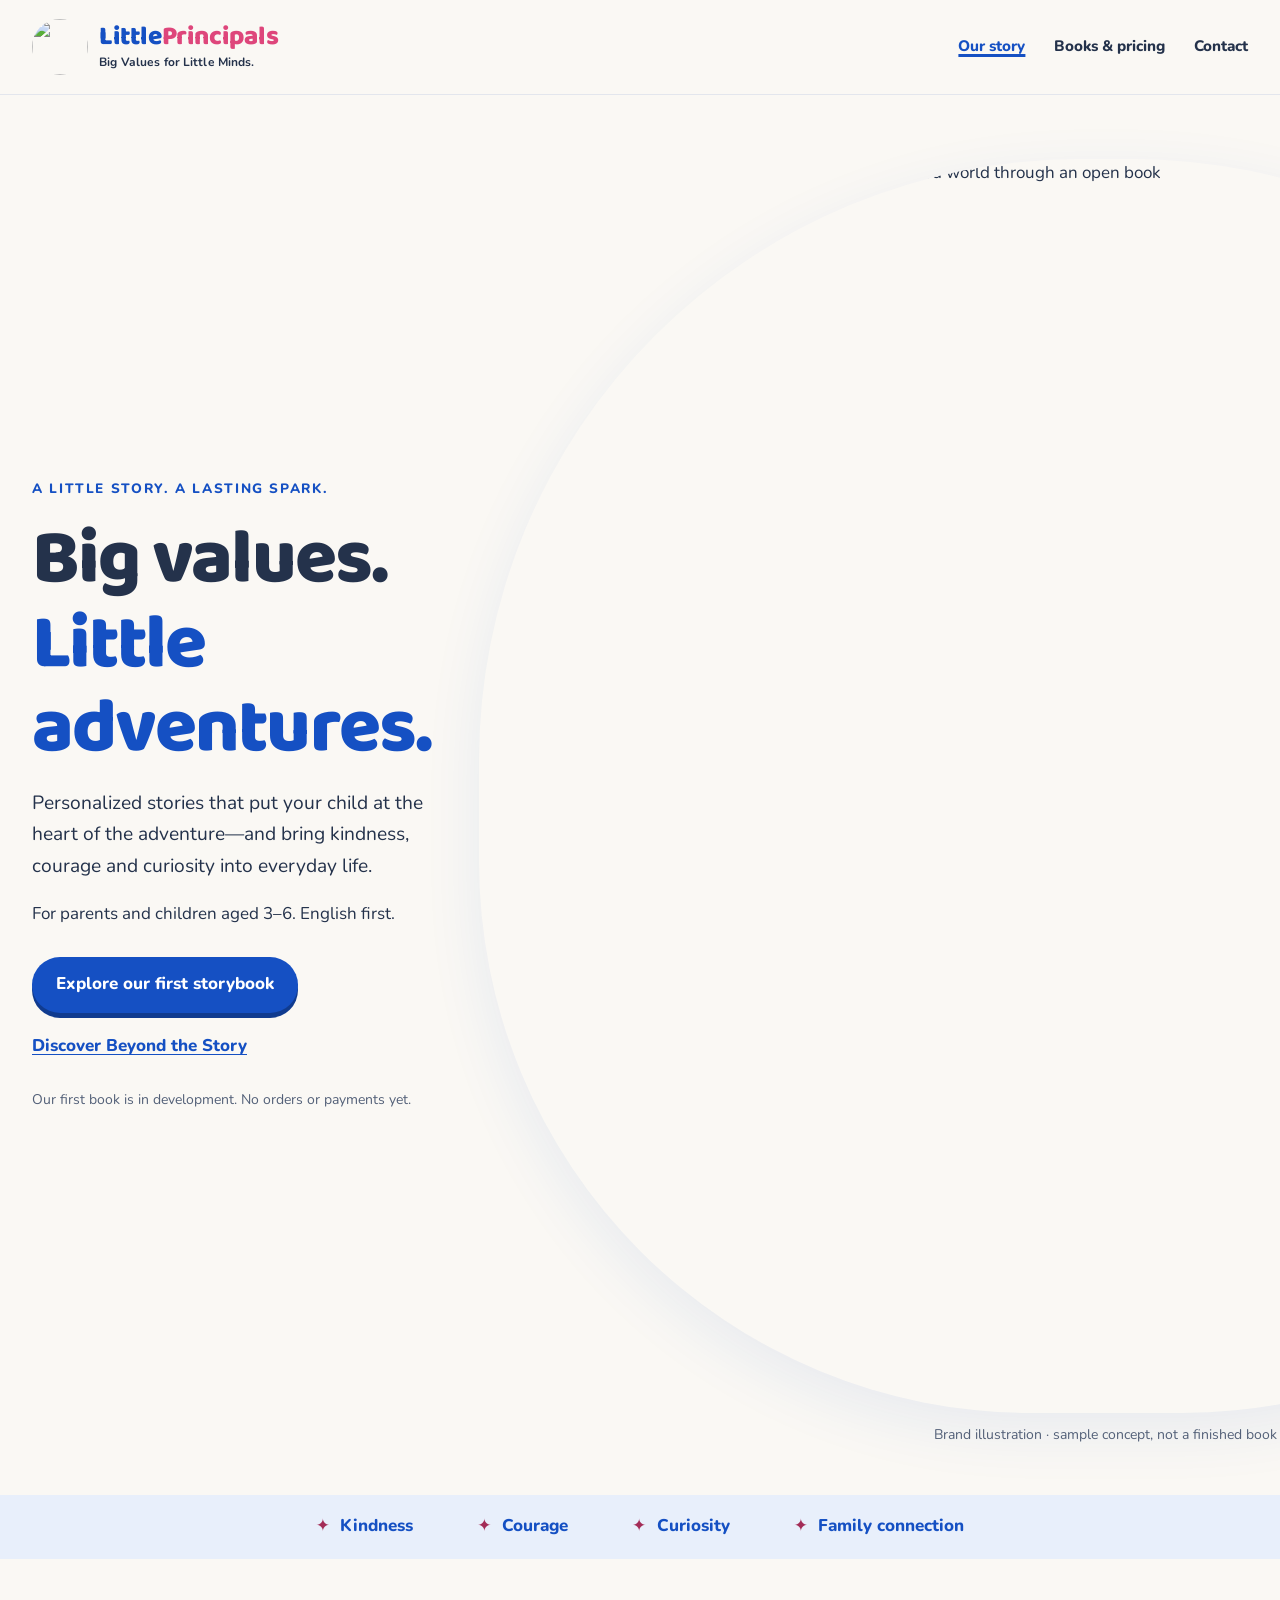
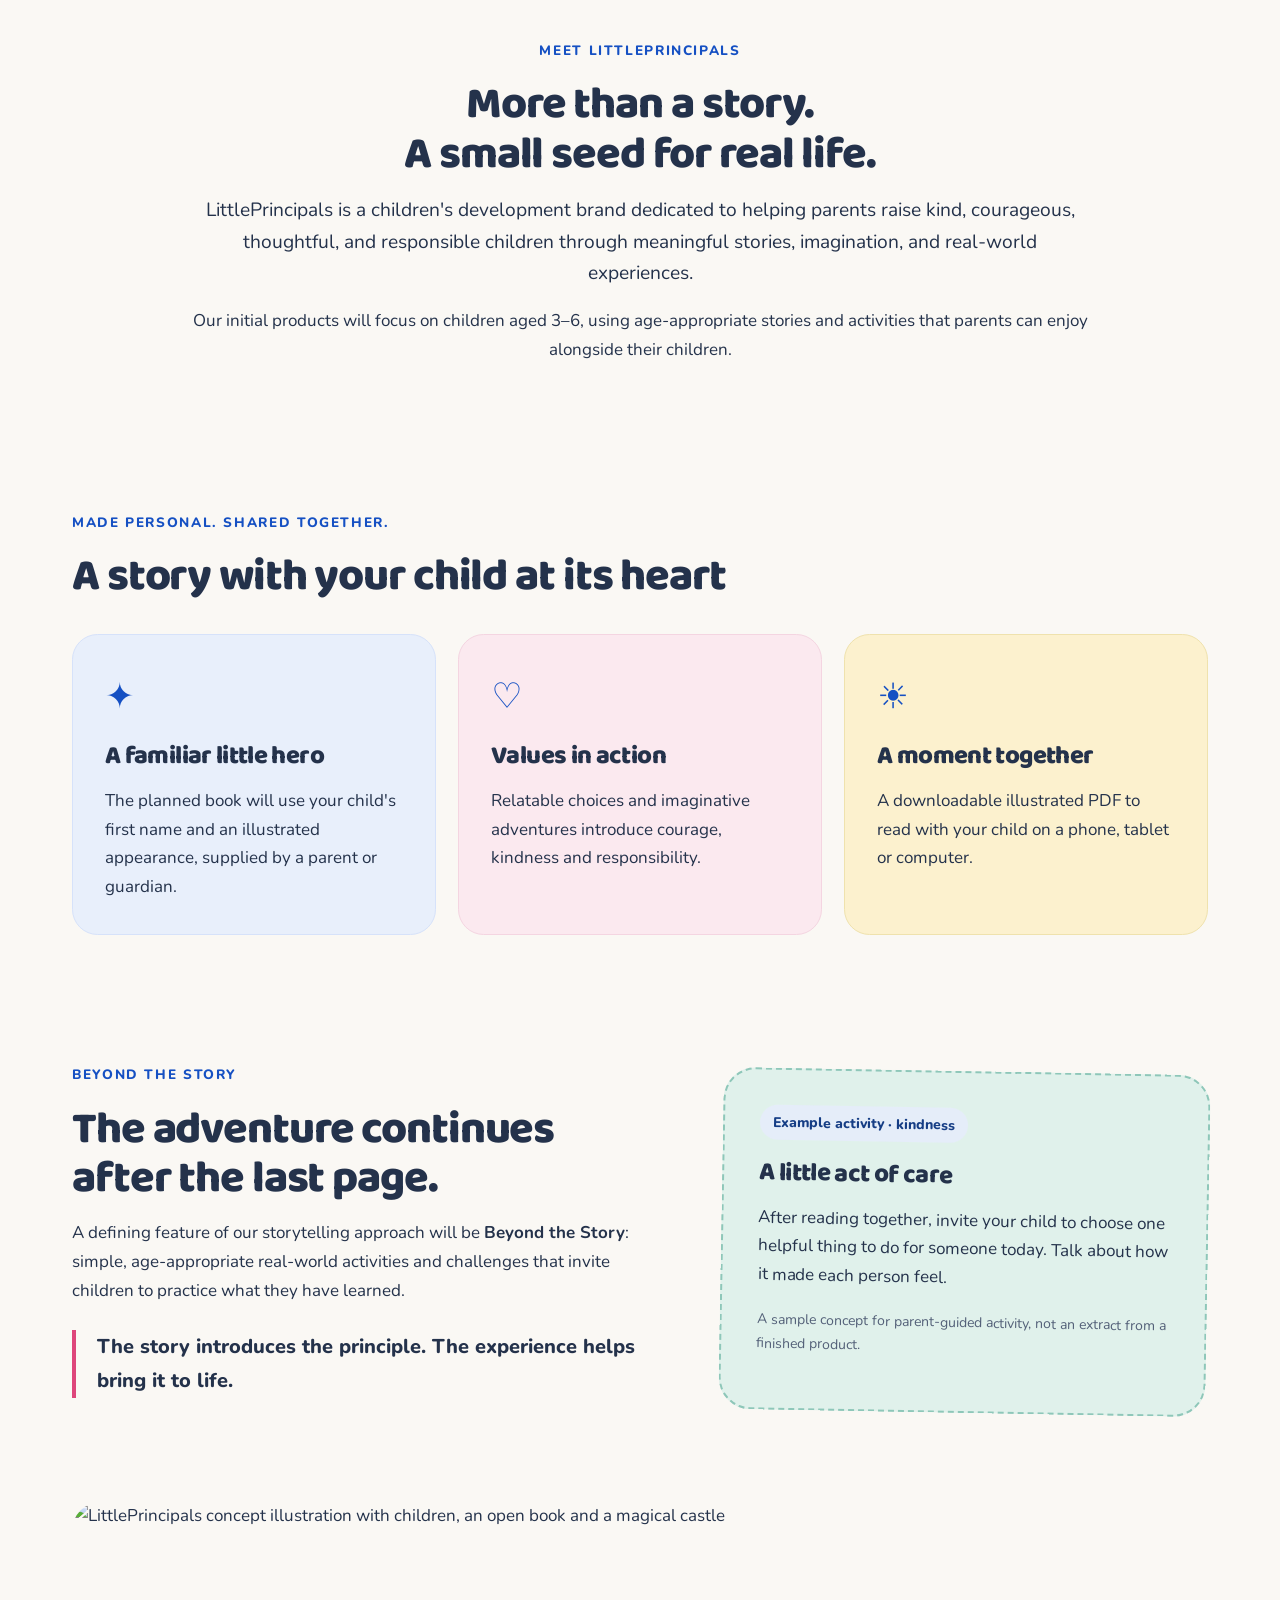
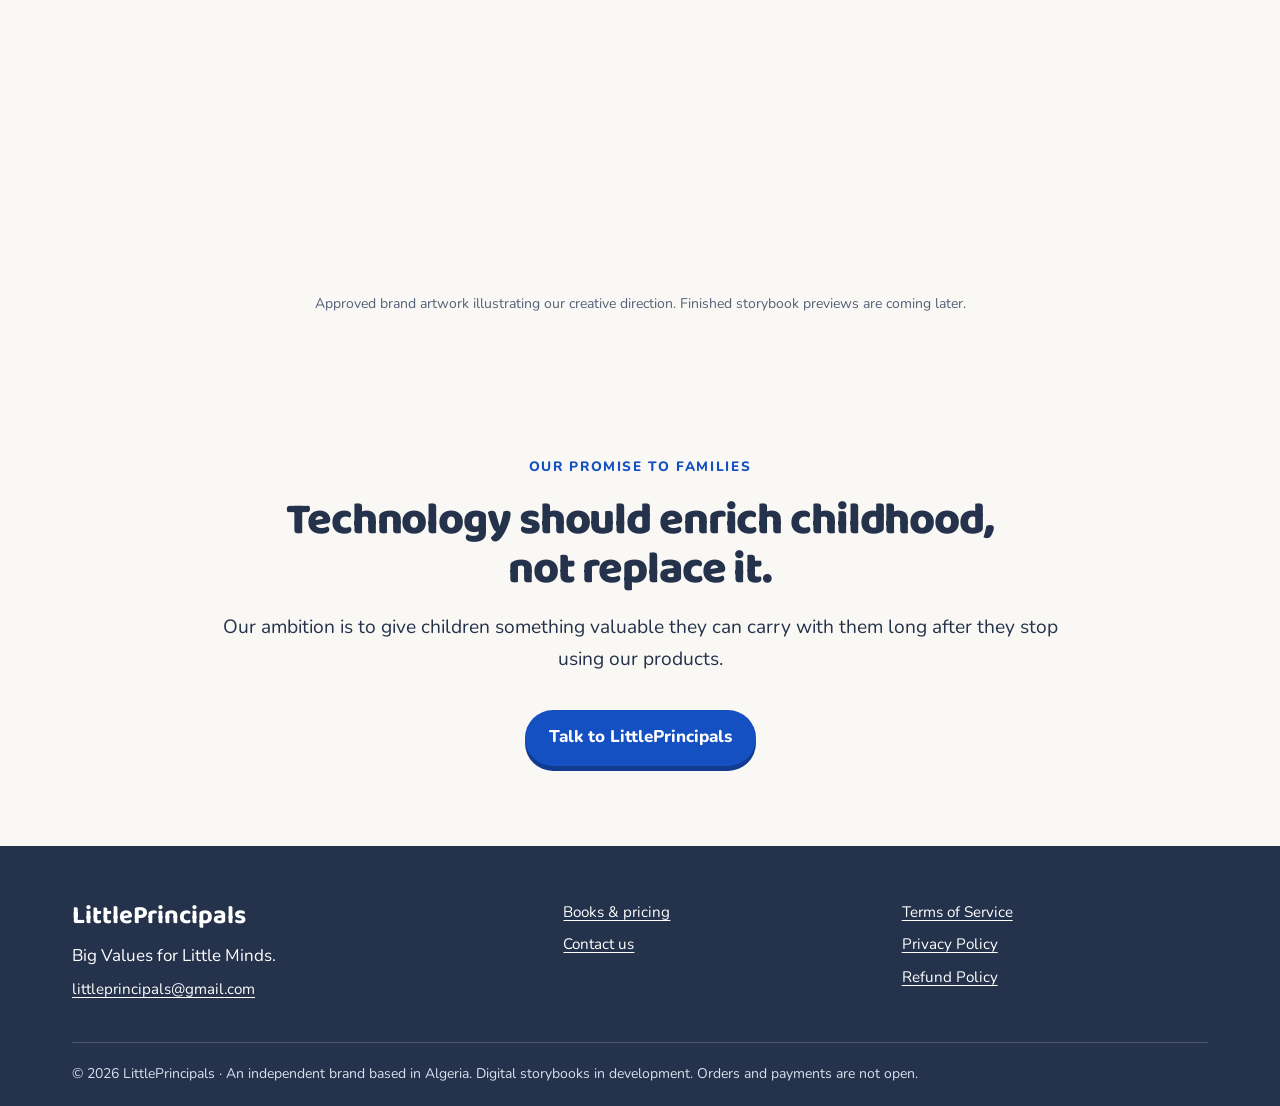
==== index.html @ 4dc02867 "Add files via upload" ====
<!doctype html>
<html lang="en"><head><meta charset="utf-8"><meta name="viewport" content="width=device-width,initial-scale=1">
<title>Big values. Little adventures. | LittlePrincipals</title><meta name="description" content="Personalized illustrated digital storybooks that connect imagination, meaningful values and real-world family experiences.">
<meta name="theme-color" content="#1550C3"><meta property="og:title" content="Big values. Little adventures. | LittlePrincipals"><meta property="og:description" content="Personalized illustrated digital storybooks that connect imagination, meaningful values and real-world family experiences."><meta property="og:type" content="website"><meta property="og:image" content="https://djawadmnc.github.io/littleprincipals/assets/storybook-world.png"><meta property="og:url" content="https://djawadmnc.github.io/littleprincipals/index.html"><link rel="canonical" href="https://djawadmnc.github.io/littleprincipals/index.html"><meta name="twitter:card" content="summary_large_image">
<link rel="icon" href="assets/logo.png"><link rel="stylesheet" href="styles.css">
<link rel="preconnect" href="https://fonts.googleapis.com"><link rel="preconnect" href="https://fonts.gstatic.com" crossorigin><link href="https://fonts.googleapis.com/css2?family=Baloo+2:wght@800&family=Nunito:wght@400;600;700;800&display=swap" rel="stylesheet">
</head><body><a class="skip" href="#main">Skip to content</a>
<header class="site-header"><a class="brand" href="index.html"><img src="assets/logo.png" alt="" width="56" height="56"><span>Little<span>Principals</span><small>Big Values for Little Minds.</small></span></a><nav aria-label="Main navigation"><a href="index.html" aria-current="page">Our story</a><a href="pricing.html">Books & pricing</a><a href="contact.html">Contact</a></nav></header>
<main id="main">
<section class="hero"><div class="hero-copy"><span class="eyebrow">A little story. A lasting spark.</span><h1>Big values.<br><span>Little adventures.</span></h1><p class="lead">Personalized stories that put your child at the heart of the adventure—and bring kindness, courage and curiosity into everyday life.</p><p>For parents and children aged 3–6. English first.</p><div class="actions"><a class="button" href="pricing.html">Explore our first storybook</a><a class="text-link" href="#beyond">Discover Beyond the Story</a></div><p class="small">Our first book is in development. No orders or payments yet.</p></div><figure class="hero-art"><img src="assets/story-concept.png" alt="Illustrative concept: two children discovering an enchanted world through an open book" width="1254" height="1254"><figcaption>Brand illustration · sample concept, not a finished book</figcaption></figure></section>
<div class="values-band" aria-label="Our values"><span>Kindness</span><span>Courage</span><span>Curiosity</span><span>Family connection</span></div>
<section class="section intro"><span class="eyebrow">Meet LittlePrincipals</span><h2>More than a story.<br>A small seed for real life.</h2><p class="lead">LittlePrincipals is a children's development brand dedicated to helping parents raise kind, courageous, thoughtful, and responsible children through meaningful stories, imagination, and real-world experiences.</p><p>Our initial products will focus on children aged 3–6, using age-appropriate stories and activities that parents can enjoy alongside their children.</p></section>
<section class="section"><div class="section-head"><span class="eyebrow">Made personal. Shared together.</span><h2>A story with your child at its heart</h2></div><div class="three-grid"><article class="card blue"><span class="symbol" aria-hidden="true">✦</span><h3>A familiar little hero</h3><p>The planned book will use your child's first name and an illustrated appearance, supplied by a parent or guardian.</p></article><article class="card pink"><span class="symbol" aria-hidden="true">♡</span><h3>Values in action</h3><p>Relatable choices and imaginative adventures introduce courage, kindness and responsibility.</p></article><article class="card yellow"><span class="symbol" aria-hidden="true">☀</span><h3>A moment together</h3><p>A downloadable illustrated PDF to read with your child on a phone, tablet or computer.</p></article></div></section>
<section id="beyond" class="beyond section"><div><span class="eyebrow">Beyond the Story</span><h2>The adventure continues<br>after the last page.</h2><p>A defining feature of our storytelling approach will be <strong>Beyond the Story</strong>: simple, age-appropriate real-world activities and challenges that invite children to practice what they have learned.</p><blockquote>The story introduces the principle. The experience helps bring it to life.</blockquote></div><div class="activity"><span class="pill">Example activity · kindness</span><h3>A little act of care</h3><p>After reading together, invite your child to choose one helpful thing to do for someone today. Talk about how it made each person feel.</p><p class="small">A sample concept for parent-guided activity, not an extract from a finished product.</p></div></section>
<section class="section showcase"><img src="assets/storybook-world.png" width="2172" height="724" alt="LittlePrincipals concept illustration with children, an open book and a magical castle" loading="lazy"><p class="small">Approved brand artwork illustrating our creative direction. Finished storybook previews are coming later.</p></section>
<section class="section promise"><span class="eyebrow">Our promise to families</span><h2>Technology should enrich childhood,<br>not replace it.</h2><p>Our ambition is to give children something valuable they can carry with them long after they stop using our products.</p><a class="button" href="contact.html">Talk to LittlePrincipals</a></section>
</main>
<footer><div class="footer-top"><div><strong>LittlePrincipals</strong><p>Big Values for Little Minds.</p><a href="mailto:littleprincipals@gmail.com">littleprincipals@gmail.com</a></div><div><a href="pricing.html">Books & pricing</a><a href="contact.html">Contact us</a></div><nav aria-label="Policies"><a href="terms.html">Terms of Service</a><a href="privacy.html">Privacy Policy</a><a href="refunds.html">Refund Policy</a></nav></div><p class="fine">© 2026 LittlePrincipals · An independent brand based in Algeria. Digital storybooks in development. Orders and payments are not open.</p></footer>
</body></html>
---- styles.css ----
:root{--blue:#1550C3;--pink:#DE467B;--yellow:#F4C95D;--teal:#63B6A4;--cream:#FAF8F4;--navy:#24324B;--muted:#536078;--line:#e3e6ed}*{box-sizing:border-box}html{scroll-behavior:smooth}body{margin:0;background:var(--cream);color:var(--navy);font:1.0625rem/1.7 'Nunito',system-ui,sans-serif}h1,h2,h3{font-family:'Baloo 2','Nunito',sans-serif;font-weight:800;line-height:1.1;letter-spacing:-.025em;margin:0 0 1rem}h1{font-size:clamp(2.8rem,6vw,5.5rem)}h2{font-size:clamp(2rem,3.5vw,3.2rem)}h3{font-size:1.6rem}p{margin:0 0 1.1rem}a{color:var(--blue);text-underline-offset:.2em}a:hover{color:#103c92}img{max-width:100%;height:auto;display:block}a:focus-visible{outline:3px solid var(--pink);outline-offset:5px}.skip{position:absolute;left:1rem;top:-100px;background:white;padding:1rem;z-index:10}.skip:focus{top:1rem}.site-header{max-width:1280px;margin:auto;padding:1.2rem 2rem;display:flex;gap:2rem;align-items:center;justify-content:space-between;border-bottom:1px solid var(--line)}.brand{display:flex;gap:.7rem;align-items:center;text-decoration:none;font-family:'Baloo 2',sans-serif;font-size:1.65rem;font-weight:800;line-height:1.2;white-space:nowrap}.brand img{width:56px;height:56px;border-radius:50%}.brand span span{color:var(--pink)}.brand small{display:block;font:700 .75rem/1.6 'Nunito',sans-serif;color:var(--navy);letter-spacing:.01em}.site-header nav{display:flex;gap:1.8rem}.site-header nav a{font-size:.95rem;font-weight:800;text-decoration:none;color:var(--navy)}.site-header nav a[aria-current]{color:var(--blue);text-decoration:underline;text-decoration-thickness:3px}.hero{max-width:1280px;display:grid;grid-template-columns:1.06fr 1fr;gap:3rem;padding:4rem 2rem 3rem;margin:auto;align-items:center}.hero h1 span{color:var(--blue)}.eyebrow{display:block;color:var(--blue);font-size:.85rem;font-weight:800;letter-spacing:.12em;text-transform:uppercase;margin-bottom:1.15rem}.lead{font-size:1.2rem;line-height:1.65}.actions{display:flex;gap:1.2rem;align-items:center;flex-wrap:wrap;margin:1.7rem 0}.button{display:inline-block;border-radius:100px;background:var(--blue);color:white;text-decoration:none;font-weight:800;padding:.85rem 1.5rem;box-shadow:0 5px 0 #103b8f}.button:hover{background:#103c92;color:white}.secondary{background:var(--navy);box-shadow:0 5px 0 #14223b}.text-link{font-weight:800}.small,.fine,figcaption{font-size:.875rem;color:var(--muted)}figure{margin:0}figcaption{margin-top:.6rem;text-align:center}.hero-art img{border-radius:48% 48% 44% 44%;box-shadow:0 18px 60px #1550c315}.values-band{padding:1.1rem 2rem;background:#e8effb;display:flex;justify-content:center;gap:4rem;flex-wrap:wrap;font-weight:800;color:var(--blue)}.values-band span:before{content:'✦';margin-right:.65rem;color:#a32c57}.section{max-width:1200px;padding:4rem 2rem;margin:auto}.intro{max-width:960px;text-align:center;padding-top:5rem}.section-head{margin-bottom:2rem}.three-grid{display:grid;grid-template-columns:repeat(3,1fr);gap:1.4rem}.card{border-radius:1.6rem;background:white;padding:2rem;border:1px solid var(--line)}.card p:last-child{margin:0}.blue{background:#e8effb;border-color:#d6e2fa}.pink{background:#fbe9ef;border-color:#f4d5e1}.yellow{background:#fcf1ce;border-color:#efe2ad}.symbol{font-size:2.2rem;display:block;color:var(--blue);margin-bottom:1rem}.beyond{display:grid;grid-template-columns:1.2fr 1fr;gap:4rem;align-items:center}.activity{background:#e0f1eb;border:2px dashed #8ec7b9;padding:2.2rem;border-radius:2rem;transform:rotate(1deg)}.pill{display:inline-block;border-radius:100px;font-size:.875rem;font-weight:800;background:#e5edf9;color:#153d85;padding:.35rem .8rem;margin-bottom:1.2rem}blockquote{font-weight:800;border-left:4px solid var(--pink);padding-left:1.3rem;margin:1.5rem 0;font-size:1.25rem}.showcase{padding-top:1rem}.showcase img{border-radius:1.8rem}.showcase .small{margin:.7rem 0;text-align:center}.promise{text-align:center;max-width:940px;padding-bottom:5rem}.promise p{font-size:1.2rem}.promise .button{margin-top:1rem}.page-heading{max-width:1000px;padding:4rem 2rem 1rem;margin:auto;text-align:center}.page-heading p{max-width:700px;margin:1.5rem auto 0}.product{display:grid;grid-template-columns:.95fr 1.1fr;gap:3.5rem;align-items:start}.product figure img{border-radius:2rem}.product h2{font-size:2.6rem}.price{font-size:2.5rem;font-weight:800;color:var(--blue);line-height:1.3;margin:1.4rem 0 .5rem}.price span{font-size:1rem;color:var(--navy)}.checklist{padding-left:1.3rem}.checklist li{padding:.3rem 0}.notice{background:#fff1cf;border-left:4px solid #ad7900;padding:1.2rem;border-radius:.5rem;margin:1.5rem 0}.contact-panel{max-width:850px;text-align:center}.contact-panel .actions{justify-content:center}.email-link{font-size:clamp(1rem,3vw,1.6rem);font-weight:800;overflow-wrap:anywhere}.contact-panel p{margin-top:1.7rem}.policy{max-width:860px;padding:4rem 2rem 5rem;margin:auto}.policy h1{font-size:clamp(2.6rem,5vw,4rem)}.policy h2{font-size:1.75rem;margin-top:2.2rem}.policy-date{color:var(--muted);font-size:.9rem;margin-bottom:2.4rem}.policy a{overflow-wrap:anywhere}footer{background:var(--navy);color:white;padding:3rem max(2rem,calc((100vw - 1136px)/2)) 1.3rem}footer a{color:#fff}footer a:hover{color:var(--yellow)}.footer-top{display:grid;grid-template-columns:1.5fr 1fr 1fr;gap:2rem}.footer-top strong{font-family:'Baloo 2',sans-serif;font-size:1.6rem}.footer-top p{margin:.3rem 0}.footer-top a{display:block;margin:.4rem 0;font-size:.95rem;overflow-wrap:anywhere}.fine{border-top:1px solid #ffffff30;padding-top:1.2rem;margin:2rem 0 0;color:#d8e0ed;font-size:.875rem}@media(max-width:800px){.site-header{padding:1rem;flex-wrap:wrap;gap:1rem}.site-header nav{width:100%;justify-content:space-between;gap:.8rem}.hero{grid-template-columns:1fr;padding:2.5rem 1.25rem;gap:2rem}.hero-art{max-width:470px;margin:auto}.hero h1{font-size:3.5rem}.section{padding:2.6rem 1.25rem}.three-grid{grid-template-columns:1fr}.beyond,.product{grid-template-columns:1fr;gap:2rem}.beyond .activity{transform:none}.values-band{gap:1rem 2rem;padding:1rem;font-size:.9rem}.page-heading{padding:2.5rem 1.25rem 0}.product figure{max-width:460px;margin:auto}.footer-top{grid-template-columns:1fr 1fr}.footer-top>div:first-child{grid-column:1/-1}.policy{padding:2.5rem 1.25rem 3rem}.brand{font-size:1.45rem}.brand img{width:48px;height:48px}footer{padding:2rem 1.25rem}.actions{align-items:flex-start;flex-direction:column}.contact-panel .actions{align-items:center}.hero .small{max-width:24rem}}@media(prefers-reduced-motion:reduce){html{scroll-behavior:auto}}@media print{.site-header nav,.actions,footer{display:none}.policy{max-width:none;padding:0}body{background:white}}
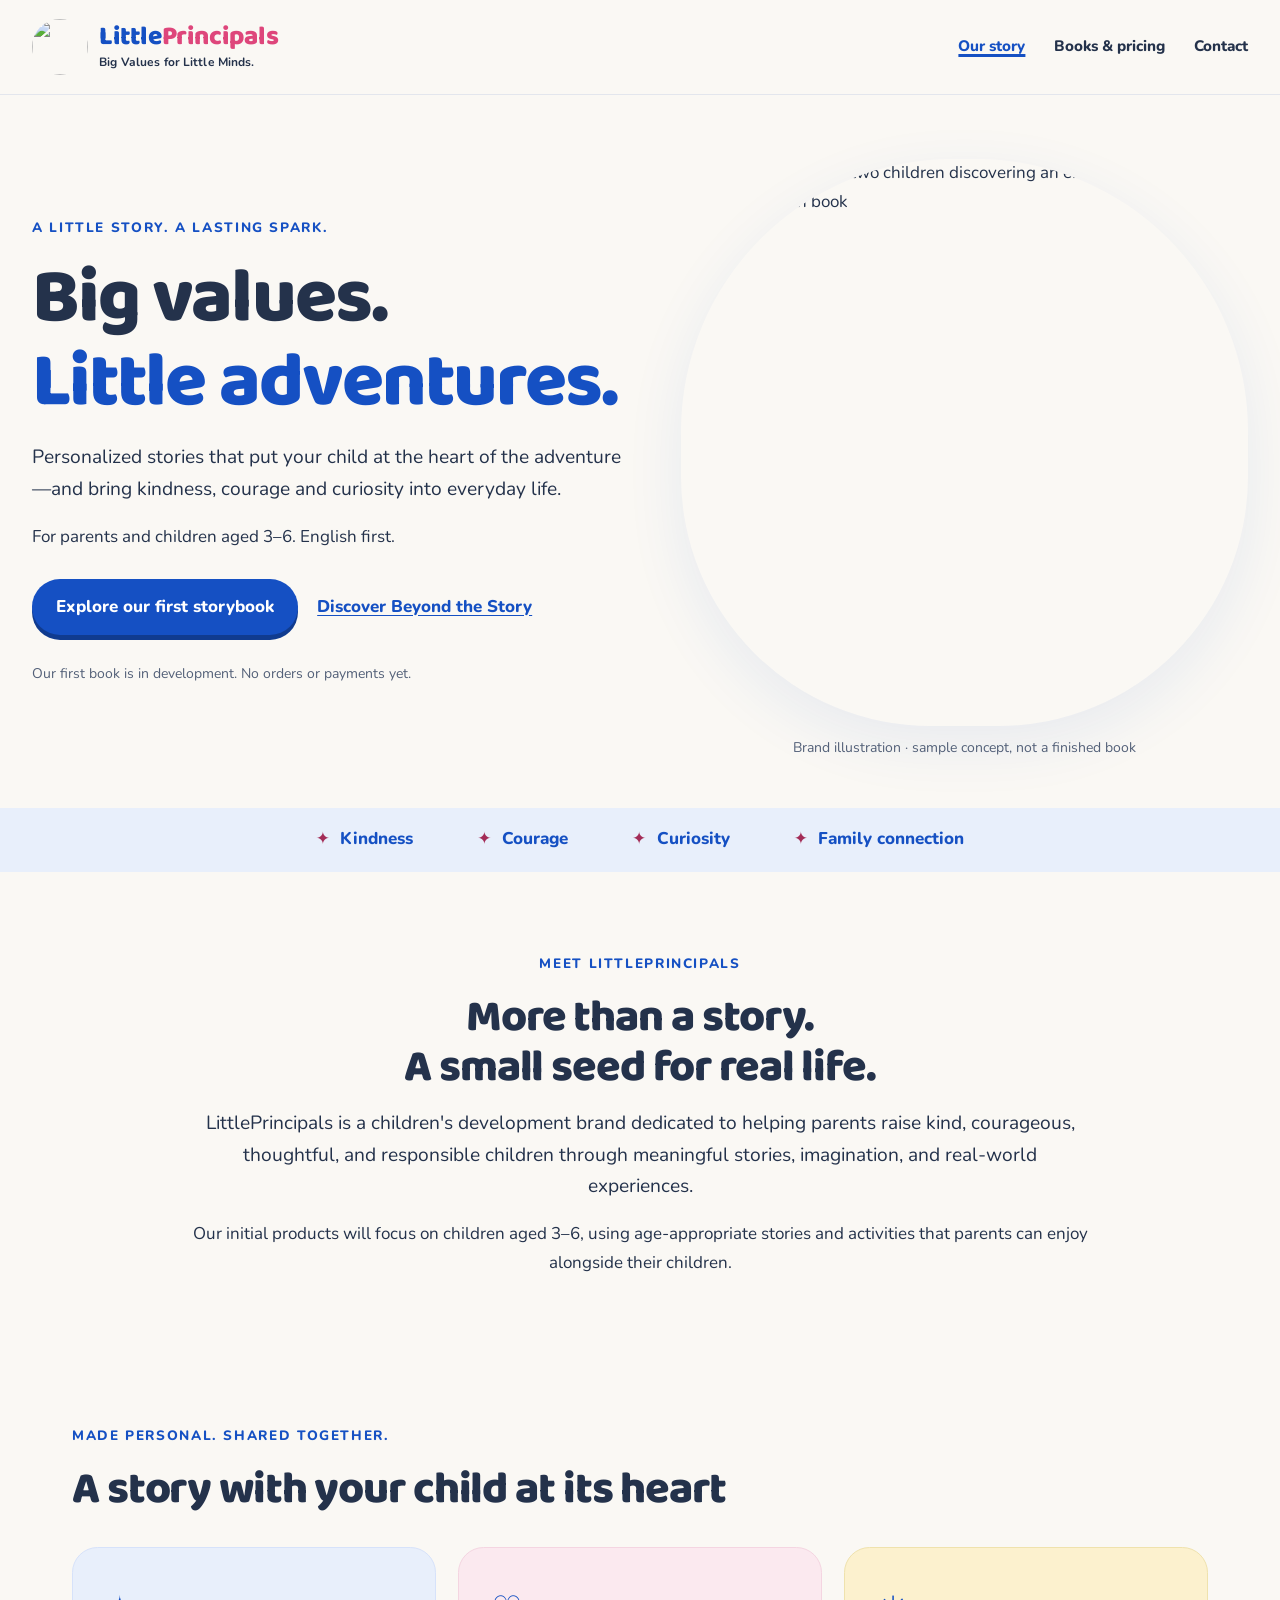
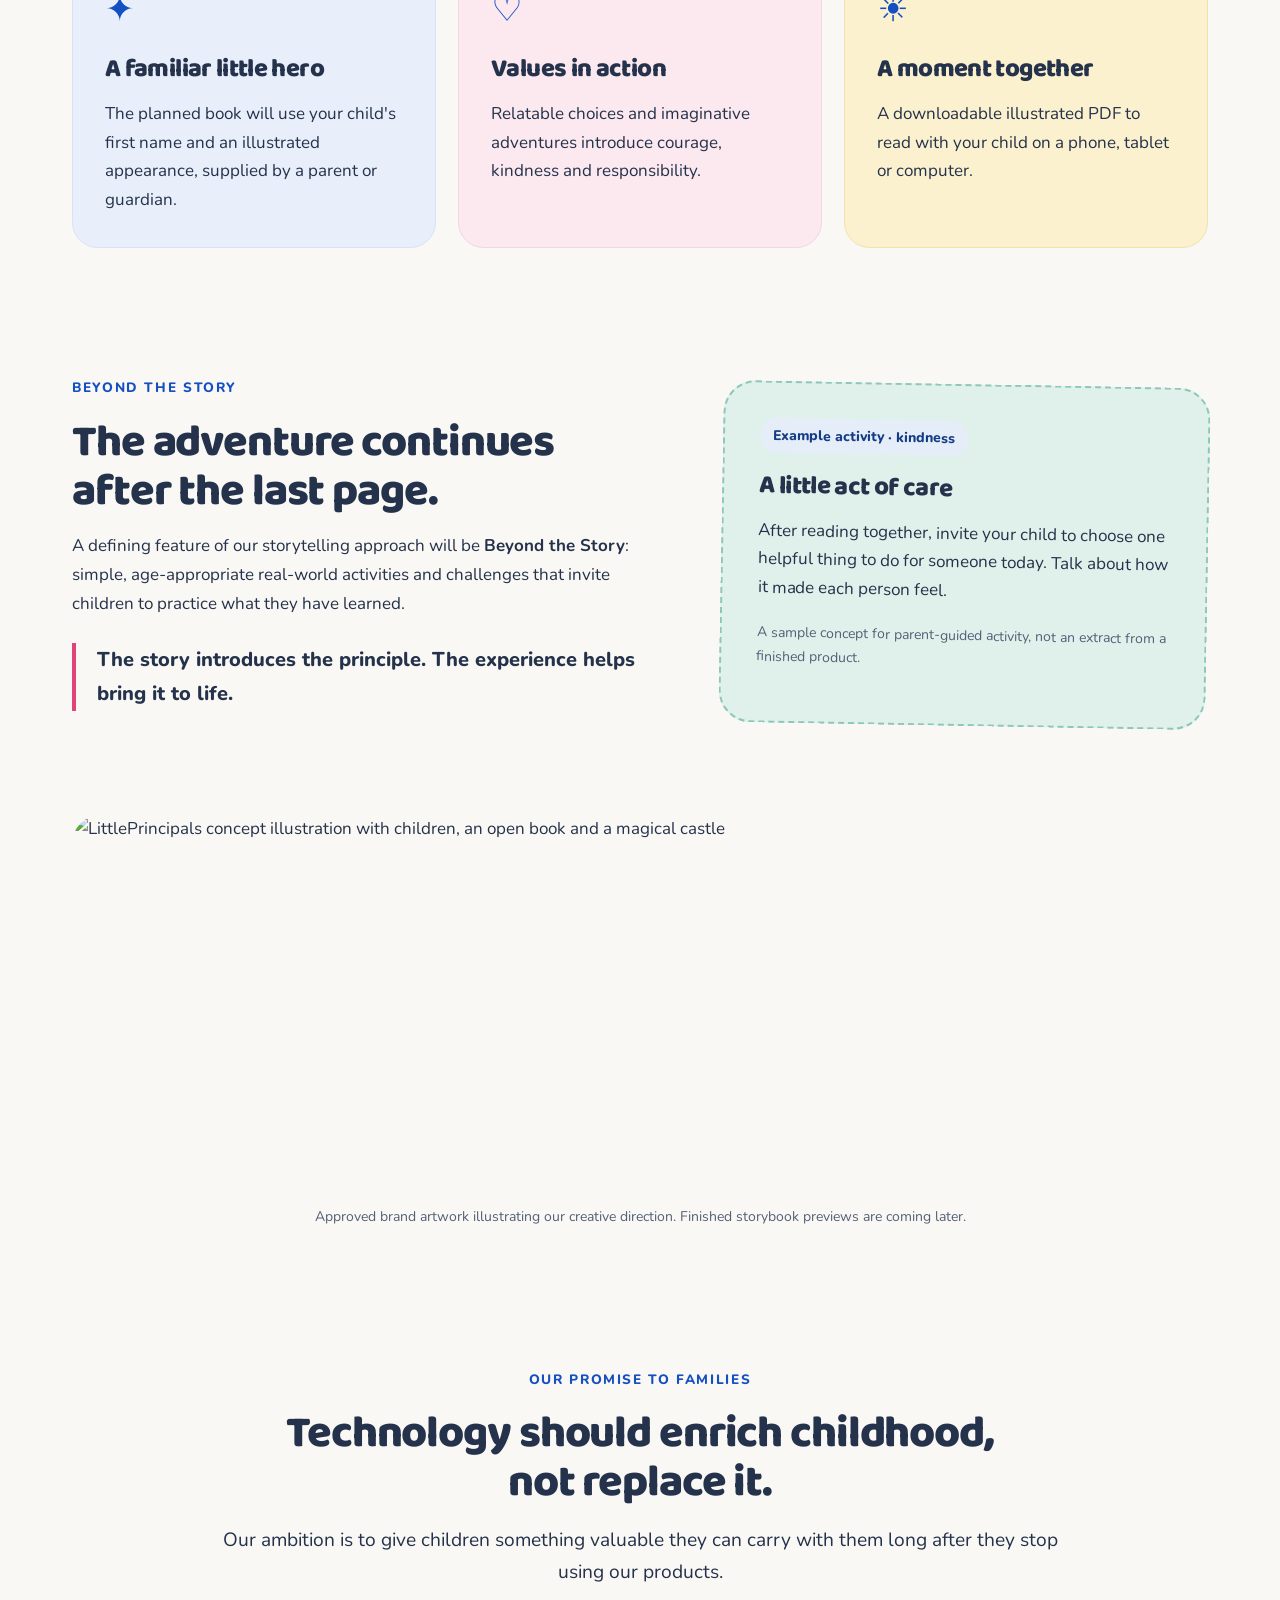
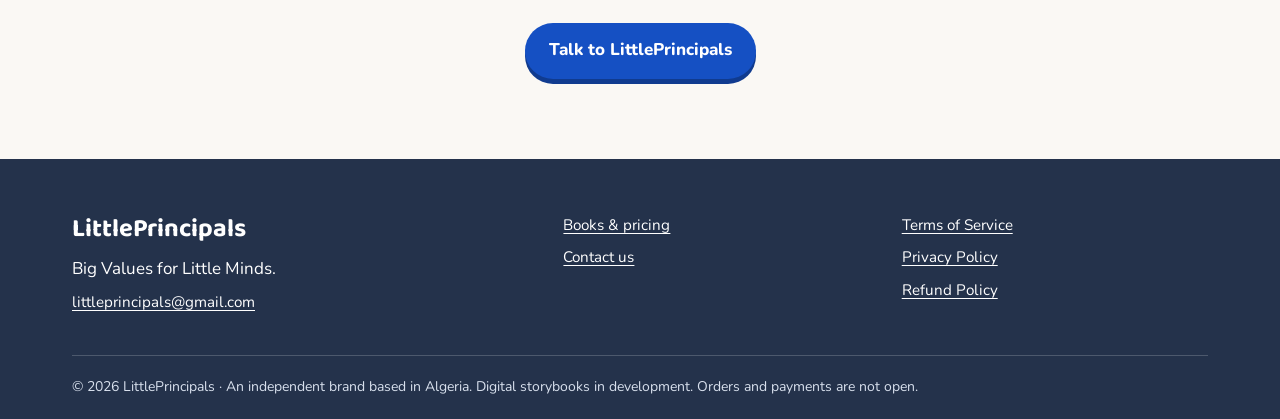
==== commit 9d60ced1: "Refresh homepage stylesheet after responsive fix" ====
--- a/index.html
+++ b/index.html
@@ -2,7 +2,7 @@
 <html lang="en"><head><meta charset="utf-8"><meta name="viewport" content="width=device-width,initial-scale=1">
 <title>Big values. Little adventures. | LittlePrincipals</title><meta name="description" content="Personalized illustrated digital storybooks that connect imagination, meaningful values and real-world family experiences.">
 <meta name="theme-color" content="#1550C3"><meta property="og:title" content="Big values. Little adventures. | LittlePrincipals"><meta property="og:description" content="Personalized illustrated digital storybooks that connect imagination, meaningful values and real-world family experiences."><meta property="og:type" content="website"><meta property="og:image" content="https://djawadmnc.github.io/littleprincipals/assets/storybook-world.png"><meta property="og:url" content="https://djawadmnc.github.io/littleprincipals/index.html"><link rel="canonical" href="https://djawadmnc.github.io/littleprincipals/index.html"><meta name="twitter:card" content="summary_large_image">
-<link rel="icon" href="assets/logo.png"><link rel="stylesheet" href="styles.css">
+<link rel="icon" href="assets/logo.png"><link rel="stylesheet" href="styles.css?v=2">
 <link rel="preconnect" href="https://fonts.googleapis.com"><link rel="preconnect" href="https://fonts.gstatic.com" crossorigin><link href="https://fonts.googleapis.com/css2?family=Baloo+2:wght@800&family=Nunito:wght@400;600;700;800&display=swap" rel="stylesheet">
 </head><body><a class="skip" href="#main">Skip to content</a>
 <header class="site-header"><a class="brand" href="index.html"><img src="assets/logo.png" alt="" width="56" height="56"><span>Little<span>Principals</span><small>Big Values for Little Minds.</small></span></a><nav aria-label="Main navigation"><a href="index.html" aria-current="page">Our story</a><a href="pricing.html">Books & pricing</a><a href="contact.html">Contact</a></nav></header>
@@ -16,4 +16,5 @@
 <section class="section promise"><span class="eyebrow">Our promise to families</span><h2>Technology should enrich childhood,<br>not replace it.</h2><p>Our ambition is to give children something valuable they can carry with them long after they stop using our products.</p><a class="button" href="contact.html">Talk to LittlePrincipals</a></section>
 </main>
 <footer><div class="footer-top"><div><strong>LittlePrincipals</strong><p>Big Values for Little Minds.</p><a href="mailto:littleprincipals@gmail.com">littleprincipals@gmail.com</a></div><div><a href="pricing.html">Books & pricing</a><a href="contact.html">Contact us</a></div><nav aria-label="Policies"><a href="terms.html">Terms of Service</a><a href="privacy.html">Privacy Policy</a><a href="refunds.html">Refund Policy</a></nav></div><p class="fine">© 2026 LittlePrincipals · An independent brand based in Algeria. Digital storybooks in development. Orders and payments are not open.</p></footer>
-</body></html>+
+</body></html>
--- a/styles.css
+++ b/styles.css
@@ -1 +1,5 @@
 :root{--blue:#1550C3;--pink:#DE467B;--yellow:#F4C95D;--teal:#63B6A4;--cream:#FAF8F4;--navy:#24324B;--muted:#536078;--line:#e3e6ed}*{box-sizing:border-box}html{scroll-behavior:smooth}body{margin:0;background:var(--cream);color:var(--navy);font:1.0625rem/1.7 'Nunito',system-ui,sans-serif}h1,h2,h3{font-family:'Baloo 2','Nunito',sans-serif;font-weight:800;line-height:1.1;letter-spacing:-.025em;margin:0 0 1rem}h1{font-size:clamp(2.8rem,6vw,5.5rem)}h2{font-size:clamp(2rem,3.5vw,3.2rem)}h3{font-size:1.6rem}p{margin:0 0 1.1rem}a{color:var(--blue);text-underline-offset:.2em}a:hover{color:#103c92}img{max-width:100%;height:auto;display:block}a:focus-visible{outline:3px solid var(--pink);outline-offset:5px}.skip{position:absolute;left:1rem;top:-100px;background:white;padding:1rem;z-index:10}.skip:focus{top:1rem}.site-header{max-width:1280px;margin:auto;padding:1.2rem 2rem;display:flex;gap:2rem;align-items:center;justify-content:space-between;border-bottom:1px solid var(--line)}.brand{display:flex;gap:.7rem;align-items:center;text-decoration:none;font-family:'Baloo 2',sans-serif;font-size:1.65rem;font-weight:800;line-height:1.2;white-space:nowrap}.brand img{width:56px;height:56px;border-radius:50%}.brand span span{color:var(--pink)}.brand small{display:block;font:700 .75rem/1.6 'Nunito',sans-serif;color:var(--navy);letter-spacing:.01em}.site-header nav{display:flex;gap:1.8rem}.site-header nav a{font-size:.95rem;font-weight:800;text-decoration:none;color:var(--navy)}.site-header nav a[aria-current]{color:var(--blue);text-decoration:underline;text-decoration-thickness:3px}.hero{max-width:1280px;display:grid;grid-template-columns:1.06fr 1fr;gap:3rem;padding:4rem 2rem 3rem;margin:auto;align-items:center}.hero h1 span{color:var(--blue)}.eyebrow{display:block;color:var(--blue);font-size:.85rem;font-weight:800;letter-spacing:.12em;text-transform:uppercase;margin-bottom:1.15rem}.lead{font-size:1.2rem;line-height:1.65}.actions{display:flex;gap:1.2rem;align-items:center;flex-wrap:wrap;margin:1.7rem 0}.button{display:inline-block;border-radius:100px;background:var(--blue);color:white;text-decoration:none;font-weight:800;padding:.85rem 1.5rem;box-shadow:0 5px 0 #103b8f}.button:hover{background:#103c92;color:white}.secondary{background:var(--navy);box-shadow:0 5px 0 #14223b}.text-link{font-weight:800}.small,.fine,figcaption{font-size:.875rem;color:var(--muted)}figure{margin:0}figcaption{margin-top:.6rem;text-align:center}.hero-art img{border-radius:48% 48% 44% 44%;box-shadow:0 18px 60px #1550c315}.values-band{padding:1.1rem 2rem;background:#e8effb;display:flex;justify-content:center;gap:4rem;flex-wrap:wrap;font-weight:800;color:var(--blue)}.values-band span:before{content:'✦';margin-right:.65rem;color:#a32c57}.section{max-width:1200px;padding:4rem 2rem;margin:auto}.intro{max-width:960px;text-align:center;padding-top:5rem}.section-head{margin-bottom:2rem}.three-grid{display:grid;grid-template-columns:repeat(3,1fr);gap:1.4rem}.card{border-radius:1.6rem;background:white;padding:2rem;border:1px solid var(--line)}.card p:last-child{margin:0}.blue{background:#e8effb;border-color:#d6e2fa}.pink{background:#fbe9ef;border-color:#f4d5e1}.yellow{background:#fcf1ce;border-color:#efe2ad}.symbol{font-size:2.2rem;display:block;color:var(--blue);margin-bottom:1rem}.beyond{display:grid;grid-template-columns:1.2fr 1fr;gap:4rem;align-items:center}.activity{background:#e0f1eb;border:2px dashed #8ec7b9;padding:2.2rem;border-radius:2rem;transform:rotate(1deg)}.pill{display:inline-block;border-radius:100px;font-size:.875rem;font-weight:800;background:#e5edf9;color:#153d85;padding:.35rem .8rem;margin-bottom:1.2rem}blockquote{font-weight:800;border-left:4px solid var(--pink);padding-left:1.3rem;margin:1.5rem 0;font-size:1.25rem}.showcase{padding-top:1rem}.showcase img{border-radius:1.8rem}.showcase .small{margin:.7rem 0;text-align:center}.promise{text-align:center;max-width:940px;padding-bottom:5rem}.promise p{font-size:1.2rem}.promise .button{margin-top:1rem}.page-heading{max-width:1000px;padding:4rem 2rem 1rem;margin:auto;text-align:center}.page-heading p{max-width:700px;margin:1.5rem auto 0}.product{display:grid;grid-template-columns:.95fr 1.1fr;gap:3.5rem;align-items:start}.product figure img{border-radius:2rem}.product h2{font-size:2.6rem}.price{font-size:2.5rem;font-weight:800;color:var(--blue);line-height:1.3;margin:1.4rem 0 .5rem}.price span{font-size:1rem;color:var(--navy)}.checklist{padding-left:1.3rem}.checklist li{padding:.3rem 0}.notice{background:#fff1cf;border-left:4px solid #ad7900;padding:1.2rem;border-radius:.5rem;margin:1.5rem 0}.contact-panel{max-width:850px;text-align:center}.contact-panel .actions{justify-content:center}.email-link{font-size:clamp(1rem,3vw,1.6rem);font-weight:800;overflow-wrap:anywhere}.contact-panel p{margin-top:1.7rem}.policy{max-width:860px;padding:4rem 2rem 5rem;margin:auto}.policy h1{font-size:clamp(2.6rem,5vw,4rem)}.policy h2{font-size:1.75rem;margin-top:2.2rem}.policy-date{color:var(--muted);font-size:.9rem;margin-bottom:2.4rem}.policy a{overflow-wrap:anywhere}footer{background:var(--navy);color:white;padding:3rem max(2rem,calc((100vw - 1136px)/2)) 1.3rem}footer a{color:#fff}footer a:hover{color:var(--yellow)}.footer-top{display:grid;grid-template-columns:1.5fr 1fr 1fr;gap:2rem}.footer-top strong{font-family:'Baloo 2',sans-serif;font-size:1.6rem}.footer-top p{margin:.3rem 0}.footer-top a{display:block;margin:.4rem 0;font-size:.95rem;overflow-wrap:anywhere}.fine{border-top:1px solid #ffffff30;padding-top:1.2rem;margin:2rem 0 0;color:#d8e0ed;font-size:.875rem}@media(max-width:800px){.site-header{padding:1rem;flex-wrap:wrap;gap:1rem}.site-header nav{width:100%;justify-content:space-between;gap:.8rem}.hero{grid-template-columns:1fr;padding:2.5rem 1.25rem;gap:2rem}.hero-art{max-width:470px;margin:auto}.hero h1{font-size:3.5rem}.section{padding:2.6rem 1.25rem}.three-grid{grid-template-columns:1fr}.beyond,.product{grid-template-columns:1fr;gap:2rem}.beyond .activity{transform:none}.values-band{gap:1rem 2rem;padding:1rem;font-size:.9rem}.page-heading{padding:2.5rem 1.25rem 0}.product figure{max-width:460px;margin:auto}.footer-top{grid-template-columns:1fr 1fr}.footer-top>div:first-child{grid-column:1/-1}.policy{padding:2.5rem 1.25rem 3rem}.brand{font-size:1.45rem}.brand img{width:48px;height:48px}footer{padding:2rem 1.25rem}.actions{align-items:flex-start;flex-direction:column}.contact-panel .actions{align-items:center}.hero .small{max-width:24rem}}@media(prefers-reduced-motion:reduce){html{scroll-behavior:auto}}@media print{.site-header nav,.actions,footer{display:none}.policy{max-width:none;padding:0}body{background:white}}
+
+/* Keep narrow mobile layouts within the viewport. */
+.hero>*,.product>*,.beyond>*,.three-grid>*{min-width:0}
+@media(max-width:800px){.hero,.product,.beyond,.three-grid{grid-template-columns:minmax(0,1fr)}.hero h1{font-size:clamp(2.4rem,10vw,3.5rem)}.button{max-width:100%;text-align:center}.eyebrow{overflow-wrap:anywhere}.brand{white-space:normal}.brand>span{min-width:0}.product h2{font-size:clamp(2rem,8vw,2.6rem)}}
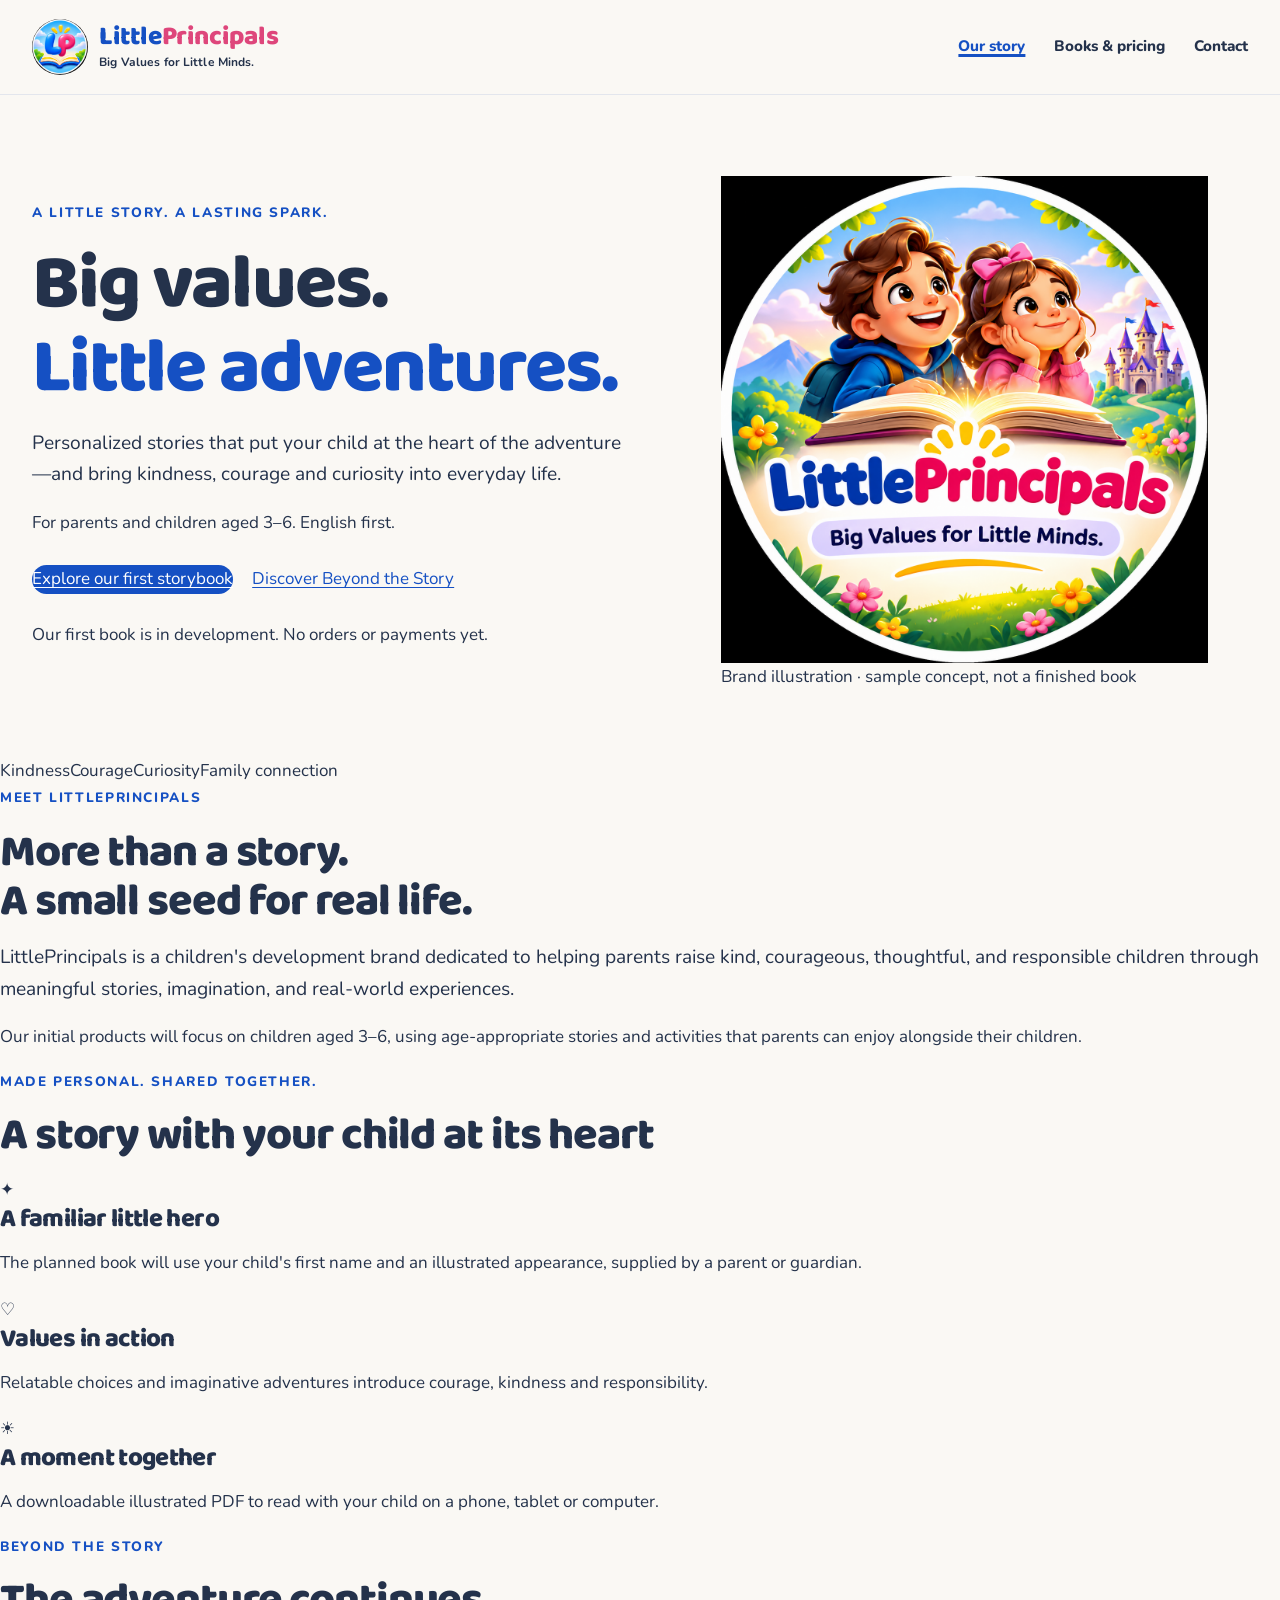
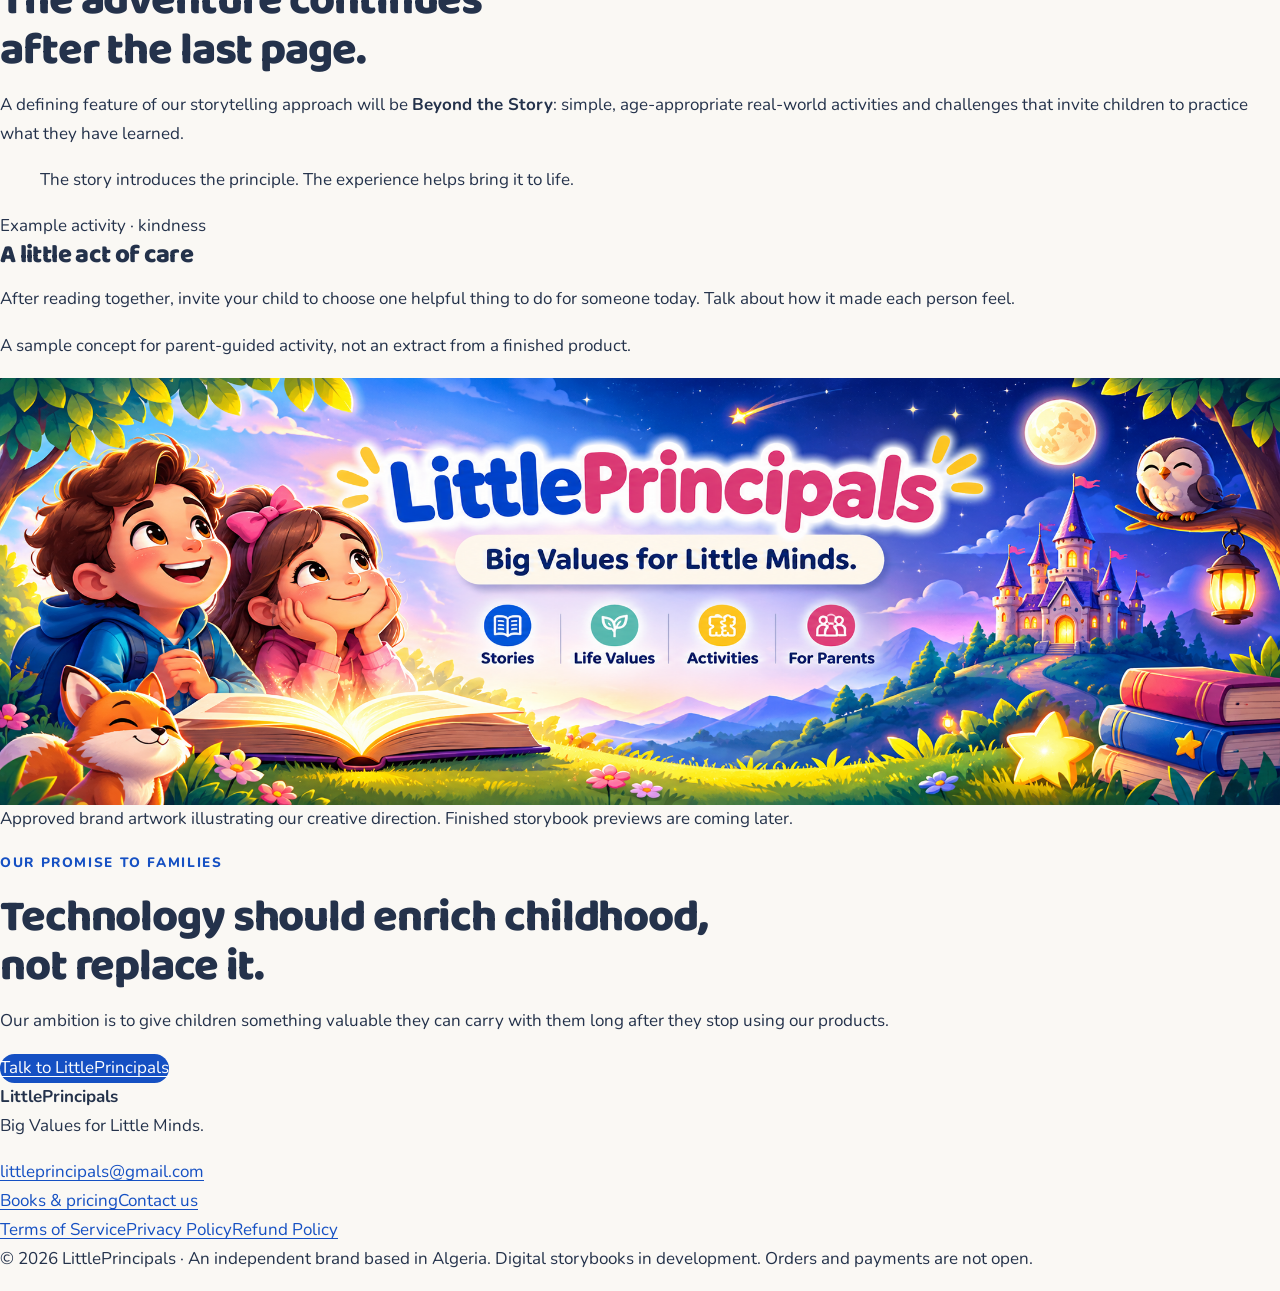
==== commit 6cfd04e8: "Update index.html with new stylesheet version Updated the stylesheet version and made minor adjustme" ====
--- a/index.html
+++ b/index.html
@@ -2,7 +2,7 @@
 <html lang="en"><head><meta charset="utf-8"><meta name="viewport" content="width=device-width,initial-scale=1">
 <title>Big values. Little adventures. | LittlePrincipals</title><meta name="description" content="Personalized illustrated digital storybooks that connect imagination, meaningful values and real-world family experiences.">
 <meta name="theme-color" content="#1550C3"><meta property="og:title" content="Big values. Little adventures. | LittlePrincipals"><meta property="og:description" content="Personalized illustrated digital storybooks that connect imagination, meaningful values and real-world family experiences."><meta property="og:type" content="website"><meta property="og:image" content="https://djawadmnc.github.io/littleprincipals/assets/storybook-world.png"><meta property="og:url" content="https://djawadmnc.github.io/littleprincipals/index.html"><link rel="canonical" href="https://djawadmnc.github.io/littleprincipals/index.html"><meta name="twitter:card" content="summary_large_image">
-<link rel="icon" href="assets/logo.png"><link rel="stylesheet" href="styles.css?v=2">
+<link rel="icon" href="assets/logo.png"><link rel="stylesheet" href="styles.css?v=3">
 <link rel="preconnect" href="https://fonts.googleapis.com"><link rel="preconnect" href="https://fonts.gstatic.com" crossorigin><link href="https://fonts.googleapis.com/css2?family=Baloo+2:wght@800&family=Nunito:wght@400;600;700;800&display=swap" rel="stylesheet">
 </head><body><a class="skip" href="#main">Skip to content</a>
 <header class="site-header"><a class="brand" href="index.html"><img src="assets/logo.png" alt="" width="56" height="56"><span>Little<span>Principals</span><small>Big Values for Little Minds.</small></span></a><nav aria-label="Main navigation"><a href="index.html" aria-current="page">Our story</a><a href="pricing.html">Books & pricing</a><a href="contact.html">Contact</a></nav></header>
@@ -17,4 +17,8 @@
 </main>
 <footer><div class="footer-top"><div><strong>LittlePrincipals</strong><p>Big Values for Little Minds.</p><a href="mailto:littleprincipals@gmail.com">littleprincipals@gmail.com</a></div><div><a href="pricing.html">Books & pricing</a><a href="contact.html">Contact us</a></div><nav aria-label="Policies"><a href="terms.html">Terms of Service</a><a href="privacy.html">Privacy Policy</a><a href="refunds.html">Refund Policy</a></nav></div><p class="fine">© 2026 LittlePrincipals · An independent brand based in Algeria. Digital storybooks in development. Orders and payments are not open.</p></footer>
 
+
 </body></html>
+
+
+
--- a/styles.css
+++ b/styles.css
@@ -1,5 +1,9 @@
-:root{--blue:#1550C3;--pink:#DE467B;--yellow:#F4C95D;--teal:#63B6A4;--cream:#FAF8F4;--navy:#24324B;--muted:#536078;--line:#e3e6ed}*{box-sizing:border-box}html{scroll-behavior:smooth}body{margin:0;background:var(--cream);color:var(--navy);font:1.0625rem/1.7 'Nunito',system-ui,sans-serif}h1,h2,h3{font-family:'Baloo 2','Nunito',sans-serif;font-weight:800;line-height:1.1;letter-spacing:-.025em;margin:0 0 1rem}h1{font-size:clamp(2.8rem,6vw,5.5rem)}h2{font-size:clamp(2rem,3.5vw,3.2rem)}h3{font-size:1.6rem}p{margin:0 0 1.1rem}a{color:var(--blue);text-underline-offset:.2em}a:hover{color:#103c92}img{max-width:100%;height:auto;display:block}a:focus-visible{outline:3px solid var(--pink);outline-offset:5px}.skip{position:absolute;left:1rem;top:-100px;background:white;padding:1rem;z-index:10}.skip:focus{top:1rem}.site-header{max-width:1280px;margin:auto;padding:1.2rem 2rem;display:flex;gap:2rem;align-items:center;justify-content:space-between;border-bottom:1px solid var(--line)}.brand{display:flex;gap:.7rem;align-items:center;text-decoration:none;font-family:'Baloo 2',sans-serif;font-size:1.65rem;font-weight:800;line-height:1.2;white-space:nowrap}.brand img{width:56px;height:56px;border-radius:50%}.brand span span{color:var(--pink)}.brand small{display:block;font:700 .75rem/1.6 'Nunito',sans-serif;color:var(--navy);letter-spacing:.01em}.site-header nav{display:flex;gap:1.8rem}.site-header nav a{font-size:.95rem;font-weight:800;text-decoration:none;color:var(--navy)}.site-header nav a[aria-current]{color:var(--blue);text-decoration:underline;text-decoration-thickness:3px}.hero{max-width:1280px;display:grid;grid-template-columns:1.06fr 1fr;gap:3rem;padding:4rem 2rem 3rem;margin:auto;align-items:center}.hero h1 span{color:var(--blue)}.eyebrow{display:block;color:var(--blue);font-size:.85rem;font-weight:800;letter-spacing:.12em;text-transform:uppercase;margin-bottom:1.15rem}.lead{font-size:1.2rem;line-height:1.65}.actions{display:flex;gap:1.2rem;align-items:center;flex-wrap:wrap;margin:1.7rem 0}.button{display:inline-block;border-radius:100px;background:var(--blue);color:white;text-decoration:none;font-weight:800;padding:.85rem 1.5rem;box-shadow:0 5px 0 #103b8f}.button:hover{background:#103c92;color:white}.secondary{background:var(--navy);box-shadow:0 5px 0 #14223b}.text-link{font-weight:800}.small,.fine,figcaption{font-size:.875rem;color:var(--muted)}figure{margin:0}figcaption{margin-top:.6rem;text-align:center}.hero-art img{border-radius:48% 48% 44% 44%;box-shadow:0 18px 60px #1550c315}.values-band{padding:1.1rem 2rem;background:#e8effb;display:flex;justify-content:center;gap:4rem;flex-wrap:wrap;font-weight:800;color:var(--blue)}.values-band span:before{content:'✦';margin-right:.65rem;color:#a32c57}.section{max-width:1200px;padding:4rem 2rem;margin:auto}.intro{max-width:960px;text-align:center;padding-top:5rem}.section-head{margin-bottom:2rem}.three-grid{display:grid;grid-template-columns:repeat(3,1fr);gap:1.4rem}.card{border-radius:1.6rem;background:white;padding:2rem;border:1px solid var(--line)}.card p:last-child{margin:0}.blue{background:#e8effb;border-color:#d6e2fa}.pink{background:#fbe9ef;border-color:#f4d5e1}.yellow{background:#fcf1ce;border-color:#efe2ad}.symbol{font-size:2.2rem;display:block;color:var(--blue);margin-bottom:1rem}.beyond{display:grid;grid-template-columns:1.2fr 1fr;gap:4rem;align-items:center}.activity{background:#e0f1eb;border:2px dashed #8ec7b9;padding:2.2rem;border-radius:2rem;transform:rotate(1deg)}.pill{display:inline-block;border-radius:100px;font-size:.875rem;font-weight:800;background:#e5edf9;color:#153d85;padding:.35rem .8rem;margin-bottom:1.2rem}blockquote{font-weight:800;border-left:4px solid var(--pink);padding-left:1.3rem;margin:1.5rem 0;font-size:1.25rem}.showcase{padding-top:1rem}.showcase img{border-radius:1.8rem}.showcase .small{margin:.7rem 0;text-align:center}.promise{text-align:center;max-width:940px;padding-bottom:5rem}.promise p{font-size:1.2rem}.promise .button{margin-top:1rem}.page-heading{max-width:1000px;padding:4rem 2rem 1rem;margin:auto;text-align:center}.page-heading p{max-width:700px;margin:1.5rem auto 0}.product{display:grid;grid-template-columns:.95fr 1.1fr;gap:3.5rem;align-items:start}.product figure img{border-radius:2rem}.product h2{font-size:2.6rem}.price{font-size:2.5rem;font-weight:800;color:var(--blue);line-height:1.3;margin:1.4rem 0 .5rem}.price span{font-size:1rem;color:var(--navy)}.checklist{padding-left:1.3rem}.checklist li{padding:.3rem 0}.notice{background:#fff1cf;border-left:4px solid #ad7900;padding:1.2rem;border-radius:.5rem;margin:1.5rem 0}.contact-panel{max-width:850px;text-align:center}.contact-panel .actions{justify-content:center}.email-link{font-size:clamp(1rem,3vw,1.6rem);font-weight:800;overflow-wrap:anywhere}.contact-panel p{margin-top:1.7rem}.policy{max-width:860px;padding:4rem 2rem 5rem;margin:auto}.policy h1{font-size:clamp(2.6rem,5vw,4rem)}.policy h2{font-size:1.75rem;margin-top:2.2rem}.policy-date{color:var(--muted);font-size:.9rem;margin-bottom:2.4rem}.policy a{overflow-wrap:anywhere}footer{background:var(--navy);color:white;padding:3rem max(2rem,calc((100vw - 1136px)/2)) 1.3rem}footer a{color:#fff}footer a:hover{color:var(--yellow)}.footer-top{display:grid;grid-template-columns:1.5fr 1fr 1fr;gap:2rem}.footer-top strong{font-family:'Baloo 2',sans-serif;font-size:1.6rem}.footer-top p{margin:.3rem 0}.footer-top a{display:block;margin:.4rem 0;font-size:.95rem;overflow-wrap:anywhere}.fine{border-top:1px solid #ffffff30;padding-top:1.2rem;margin:2rem 0 0;color:#d8e0ed;font-size:.875rem}@media(max-width:800px){.site-header{padding:1rem;flex-wrap:wrap;gap:1rem}.site-header nav{width:100%;justify-content:space-between;gap:.8rem}.hero{grid-template-columns:1fr;padding:2.5rem 1.25rem;gap:2rem}.hero-art{max-width:470px;margin:auto}.hero h1{font-size:3.5rem}.section{padding:2.6rem 1.25rem}.three-grid{grid-template-columns:1fr}.beyond,.product{grid-template-columns:1fr;gap:2rem}.beyond .activity{transform:none}.values-band{gap:1rem 2rem;padding:1rem;font-size:.9rem}.page-heading{padding:2.5rem 1.25rem 0}.product figure{max-width:460px;margin:auto}.footer-top{grid-template-columns:1fr 1fr}.footer-top>div:first-child{grid-column:1/-1}.policy{padding:2.5rem 1.25rem 3rem}.brand{font-size:1.45rem}.brand img{width:48px;height:48px}footer{padding:2rem 1.25rem}.actions{align-items:flex-start;flex-direction:column}.contact-panel .actions{align-items:center}.hero .small{max-width:24rem}}@media(prefers-reduced-motion:reduce){html{scroll-behavior:auto}}@media print{.site-header nav,.actions,footer{display:none}.policy{max-width:none;padding:0}body{background:white}}
+:root{--blue:#1550C3;--pink:#DE467B;--yellow:#F4C95D;--teal:#63B6A4;--cream:#FAF8F4;--navy:#24324B;--muted:#536078;--line:#e3e6ed}*{box-sizing:border-box}html{scroll-behavior:smooth}body{margin:0;background:var(--cream);color:var(--navy);font:1.0625rem/1.7 'Nunito',system-ui,sans-serif}h1,h2,h3{font-family:'Baloo 2','Nunito',sans-serif;font-weight:800;line-height:1.1;letter-spacing:-.025em;margin:0 0 1rem}h1{font-size:clamp(2.8rem,6vw,5.5rem)}h2{font-size:clamp(2rem,3.5vw,3.2rem)}h3{font-size:1.6rem}p{margin:0 0 1.1rem}a{color:var(--blue);text-underline-offset:.2em}a:hover{color:#103c92}img{max-width:100%;height:auto;display:block}a:focus-visible{outline:3px solid var(--pink);outline-offset:5px}.skip{position:absolute;left:1rem;top:-100px;background:white;padding:1rem;z-index:10}.skip:focus{top:1rem}.site-header{max-width:1280px;margin:auto;padding:1.2rem 2rem;display:flex;gap:2rem;align-items:center;justify-content:space-between;border-bottom:1px solid var(--line)}.brand{display:flex;gap:.7rem;align-items:center;text-decoration:none;font-family:'Baloo 2',sans-serif;font-size:1.65rem;font-weight:800;line-height:1.2;white-space:nowrap}.brand img{width:56px;height:56px;border-radius:50%}.brand span span{color:var(--pink)}.brand small{display:block;font:700 .75rem/1.6 'Nunito',sans-serif;color:var(--navy);letter-spacing:.01em}.site-header nav{display:flex;gap:1.8rem}.site-header nav a{font-size:.95rem;font-weight:800;text-decoration:none;color:var(--navy)}.site-header nav a[aria-current]{color:var(--blue);text-decoration:underline;text-decoration-thickness:3px}.hero{max-width:1280px;display:grid;grid-template-columns:1.06fr 1fr;gap:3rem;padding:4rem 2rem 3rem;margin:auto;align-items:center}.hero h1 span{color:var(--blue)}.eyebrow{display:block;color:var(--blue);font-size:.85rem;font-weight:800;letter-spacing:.12em;text-transform:uppercase;margin-bottom:1.15rem}.lead{font-size:1.2rem;line-height:1.65}.actions{display:flex;gap:1.2rem;align-items:center;flex-wrap:wrap;margin:1.7rem 0}.button{display:inline-block;border-radius:100px;background:var(--blue);color:white;text-dec
+
 
 /* Keep narrow mobile layouts within the viewport. */
 .hero>*,.product>*,.beyond>*,.three-grid>*{min-width:0}
 @media(max-width:800px){.hero,.product,.beyond,.three-grid{grid-template-columns:minmax(0,1fr)}.hero h1{font-size:clamp(2.4rem,10vw,3.5rem)}.button{max-width:100%;text-align:center}.eyebrow{overflow-wrap:anywhere}.brand{white-space:normal}.brand>span{min-width:0}.product h2{font-size:clamp(2rem,8vw,2.6rem)}}
+
+
+.hero-art,.product figure{width:100%}
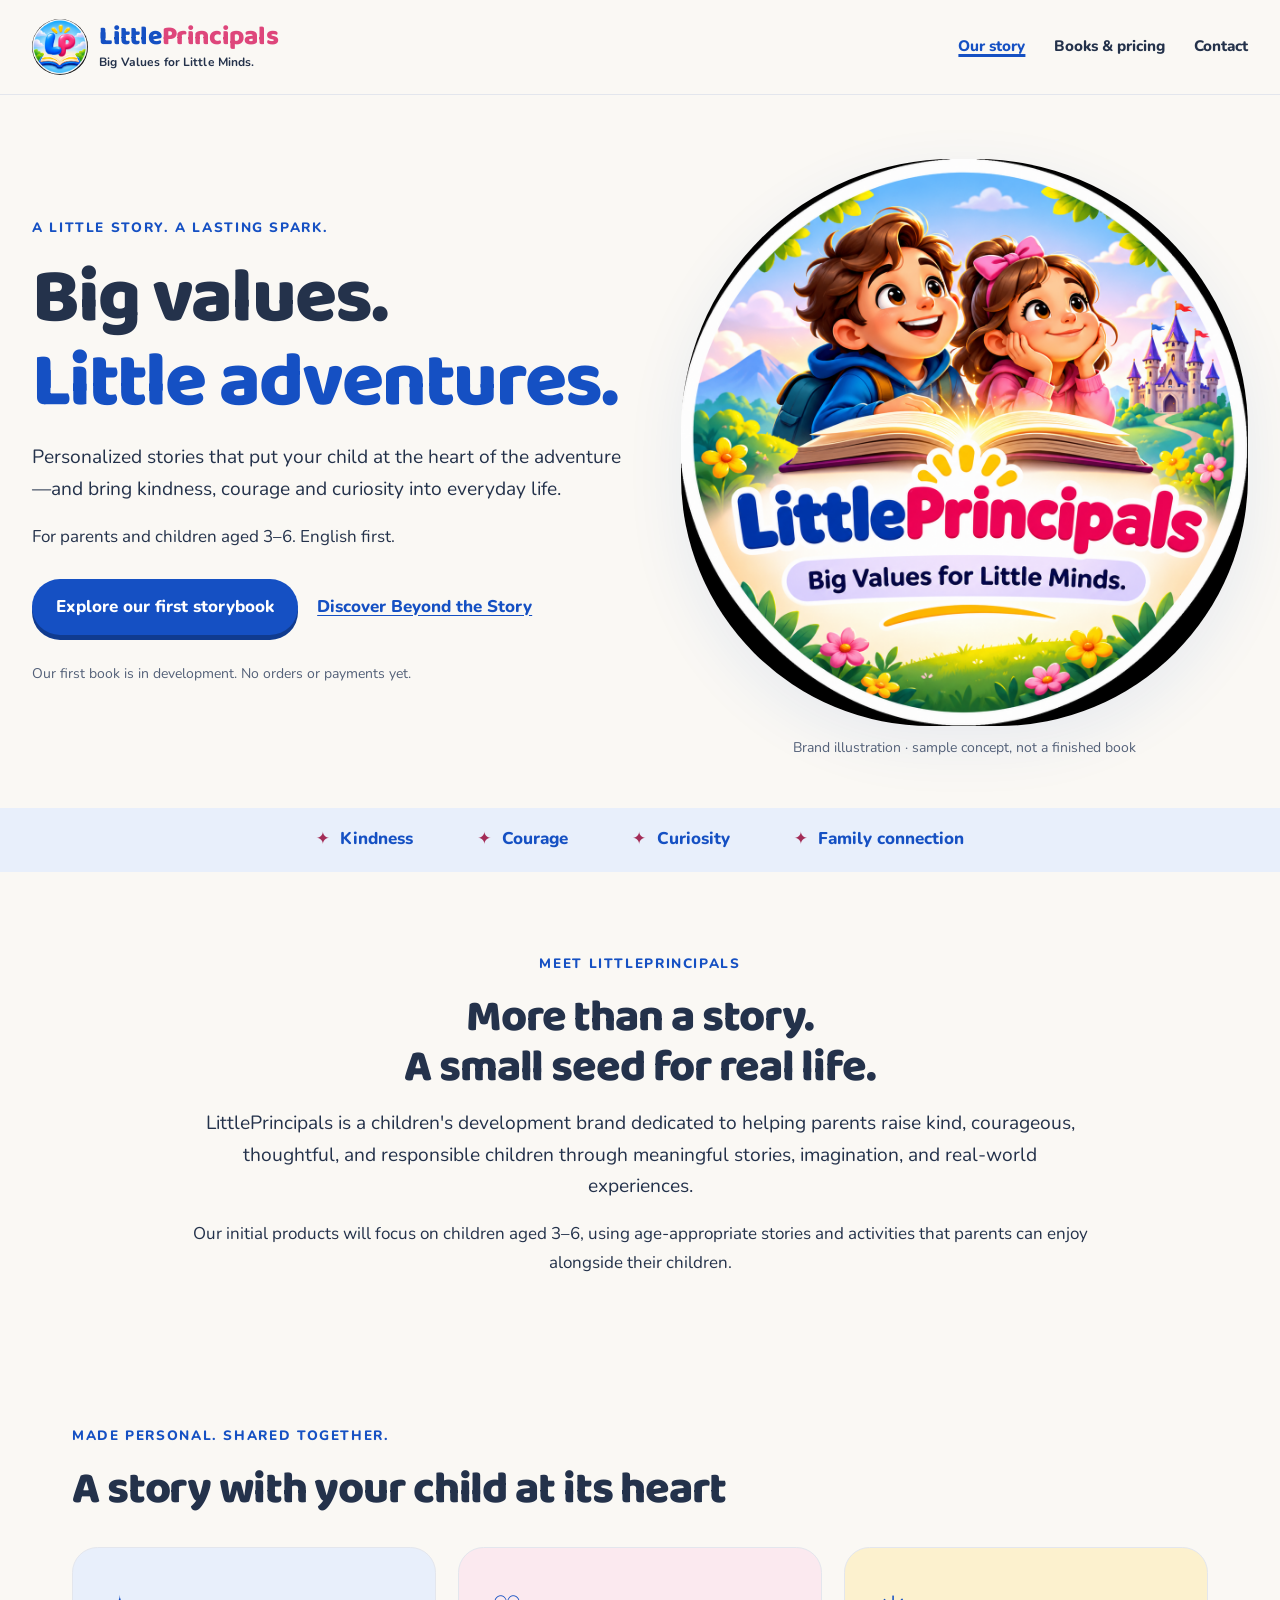
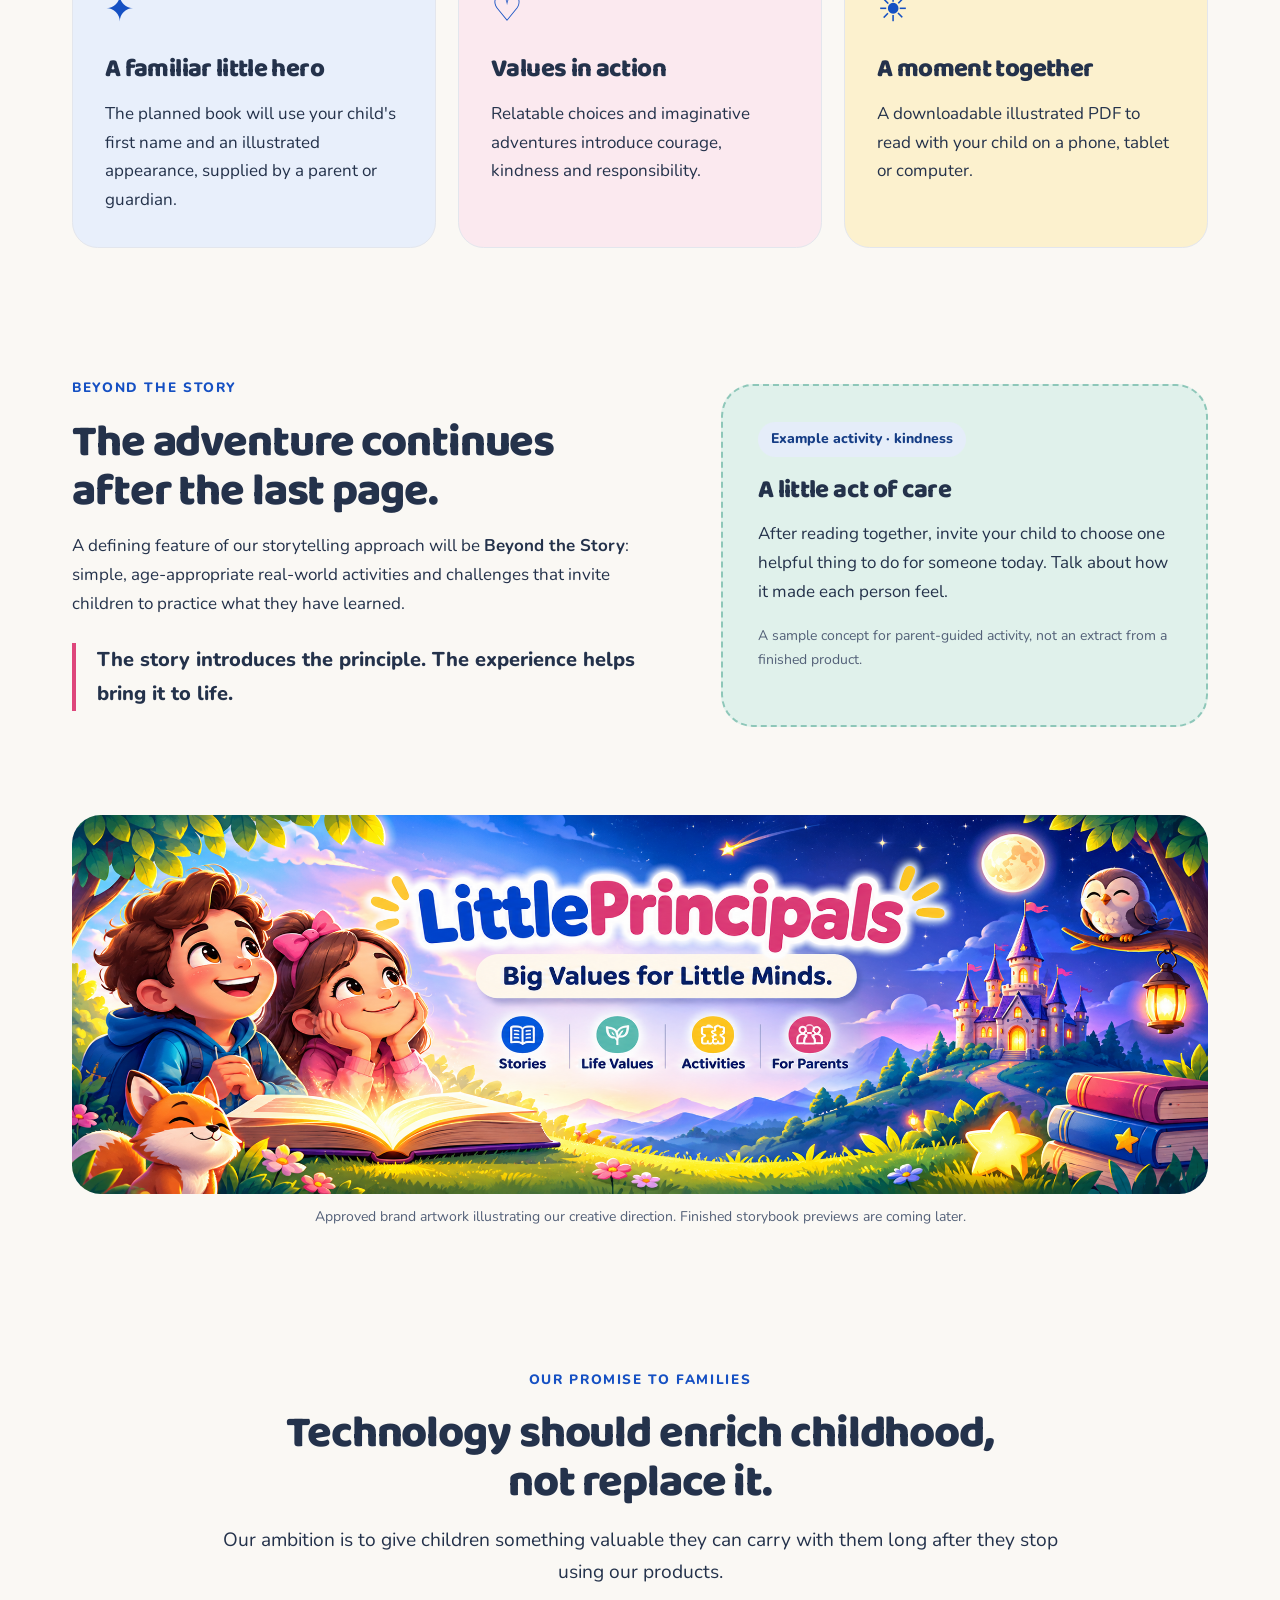
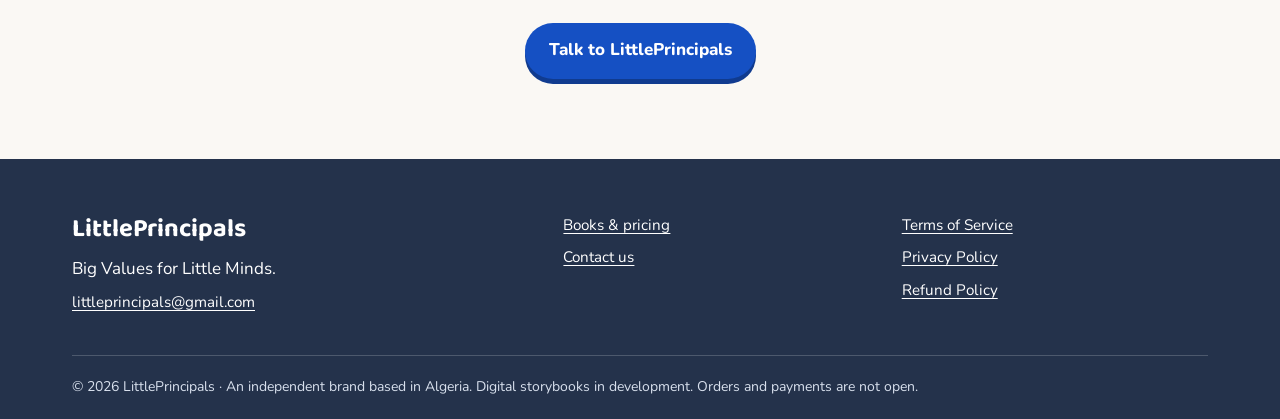
==== commit 86daae1f: "Update index.html with new meta tags and styles Updated the index.html file to reflect changes in th" ====
--- a/index.html
+++ b/index.html
@@ -2,7 +2,7 @@
 <html lang="en"><head><meta charset="utf-8"><meta name="viewport" content="width=device-width,initial-scale=1">
 <title>Big values. Little adventures. | LittlePrincipals</title><meta name="description" content="Personalized illustrated digital storybooks that connect imagination, meaningful values and real-world family experiences.">
 <meta name="theme-color" content="#1550C3"><meta property="og:title" content="Big values. Little adventures. | LittlePrincipals"><meta property="og:description" content="Personalized illustrated digital storybooks that connect imagination, meaningful values and real-world family experiences."><meta property="og:type" content="website"><meta property="og:image" content="https://djawadmnc.github.io/littleprincipals/assets/storybook-world.png"><meta property="og:url" content="https://djawadmnc.github.io/littleprincipals/index.html"><link rel="canonical" href="https://djawadmnc.github.io/littleprincipals/index.html"><meta name="twitter:card" content="summary_large_image">
-<link rel="icon" href="assets/logo.png"><link rel="stylesheet" href="styles.css?v=3">
+<link rel="icon" href="assets/logo.png"><link rel="stylesheet" href="styles.css?v=4">
 <link rel="preconnect" href="https://fonts.googleapis.com"><link rel="preconnect" href="https://fonts.gstatic.com" crossorigin><link href="https://fonts.googleapis.com/css2?family=Baloo+2:wght@800&family=Nunito:wght@400;600;700;800&display=swap" rel="stylesheet">
 </head><body><a class="skip" href="#main">Skip to content</a>
 <header class="site-header"><a class="brand" href="index.html"><img src="assets/logo.png" alt="" width="56" height="56"><span>Little<span>Principals</span><small>Big Values for Little Minds.</small></span></a><nav aria-label="Main navigation"><a href="index.html" aria-current="page">Our story</a><a href="pricing.html">Books & pricing</a><a href="contact.html">Contact</a></nav></header>
@@ -18,7 +18,15 @@
 <footer><div class="footer-top"><div><strong>LittlePrincipals</strong><p>Big Values for Little Minds.</p><a href="mailto:littleprincipals@gmail.com">littleprincipals@gmail.com</a></div><div><a href="pricing.html">Books & pricing</a><a href="contact.html">Contact us</a></div><nav aria-label="Policies"><a href="terms.html">Terms of Service</a><a href="privacy.html">Privacy Policy</a><a href="refunds.html">Refund Policy</a></nav></div><p class="fine">© 2026 LittlePrincipals · An independent brand based in Algeria. Digital storybooks in development. Orders and payments are not open.</p></footer>
 
 
+
+
 </body></html>
 
 
 
+
+
+
+
+
+
--- a/styles.css
+++ b/styles.css
@@ -1,4 +1,4 @@
-:root{--blue:#1550C3;--pink:#DE467B;--yellow:#F4C95D;--teal:#63B6A4;--cream:#FAF8F4;--navy:#24324B;--muted:#536078;--line:#e3e6ed}*{box-sizing:border-box}html{scroll-behavior:smooth}body{margin:0;background:var(--cream);color:var(--navy);font:1.0625rem/1.7 'Nunito',system-ui,sans-serif}h1,h2,h3{font-family:'Baloo 2','Nunito',sans-serif;font-weight:800;line-height:1.1;letter-spacing:-.025em;margin:0 0 1rem}h1{font-size:clamp(2.8rem,6vw,5.5rem)}h2{font-size:clamp(2rem,3.5vw,3.2rem)}h3{font-size:1.6rem}p{margin:0 0 1.1rem}a{color:var(--blue);text-underline-offset:.2em}a:hover{color:#103c92}img{max-width:100%;height:auto;display:block}a:focus-visible{outline:3px solid var(--pink);outline-offset:5px}.skip{position:absolute;left:1rem;top:-100px;background:white;padding:1rem;z-index:10}.skip:focus{top:1rem}.site-header{max-width:1280px;margin:auto;padding:1.2rem 2rem;display:flex;gap:2rem;align-items:center;justify-content:space-between;border-bottom:1px solid var(--line)}.brand{display:flex;gap:.7rem;align-items:center;text-decoration:none;font-family:'Baloo 2',sans-serif;font-size:1.65rem;font-weight:800;line-height:1.2;white-space:nowrap}.brand img{width:56px;height:56px;border-radius:50%}.brand span span{color:var(--pink)}.brand small{display:block;font:700 .75rem/1.6 'Nunito',sans-serif;color:var(--navy);letter-spacing:.01em}.site-header nav{display:flex;gap:1.8rem}.site-header nav a{font-size:.95rem;font-weight:800;text-decoration:none;color:var(--navy)}.site-header nav a[aria-current]{color:var(--blue);text-decoration:underline;text-decoration-thickness:3px}.hero{max-width:1280px;display:grid;grid-template-columns:1.06fr 1fr;gap:3rem;padding:4rem 2rem 3rem;margin:auto;align-items:center}.hero h1 span{color:var(--blue)}.eyebrow{display:block;color:var(--blue);font-size:.85rem;font-weight:800;letter-spacing:.12em;text-transform:uppercase;margin-bottom:1.15rem}.lead{font-size:1.2rem;line-height:1.65}.actions{display:flex;gap:1.2rem;align-items:center;flex-wrap:wrap;margin:1.7rem 0}.button{display:inline-block;border-radius:100px;background:var(--blue);color:white;text-dec
+:root{--blue:#1550C3;--pink:#DE467B;--yellow:#F4C95D;--teal:#63B6A4;--cream:#FAF8F4;--navy:#24324B;--muted:#536078}*{box-sizing:border-box}html{scroll-behavior:smooth}body{margin:0;background:var(--cream);color:var(--navy);font:1.0625rem/1.7 Nunito,system-ui,sans-serif}h1,h2,h3{font-family:"Baloo 2",Nunito,sans-serif;font-weight:800;line-height:1.1;letter-spacing:-.025em;margin:0 0 1rem}h1{font-size:clamp(2.6rem,6vw,5.5rem)}h2{font-size:clamp(2rem,3.5vw,3.2rem)}h3{font-size:1.6rem}p{margin:0 0 1.1rem}a{color:var(--blue);text-underline-offset:.2em}a:hover{color:#103c92}img{max-width:100%;height:auto;display:block}a:focus-visible{outline:3px solid var(--pink);outline-offset:5px}.skip{position:absolute;left:1rem;top:-100px;background:white;padding:1rem;z-index:10}.skip:focus{top:1rem}.site-header{max-width:1280px;margin:auto;padding:1.2rem 2rem;display:flex;gap:2rem;align-items:center;justify-content:space-between;border-bottom:1px solid #e3e6ed}.brand{display:flex;gap:.7rem;align-items:center;text-decoration:none;font-family:"Baloo 2",sans-serif;font-size:1.65rem;font-weight:800;line-height:1.2}.brand img{width:56px;height:56px;border-radius:50%}.brand span span{color:var(--pink)}.brand small{display:block;font:700 .75rem/1.6 Nunito,sans-serif;color:var(--navy)}.site-header nav{display:flex;gap:1.8rem}.site-header nav a{font-size:.95rem;font-weight:800;text-decoration:none;color:var(--navy)}.site-header nav a[aria-current]{color:var(--blue);text-decoration:underline;text-decoration-thickness:3px}.hero{max-width:1280px;display:grid;grid-template-columns:minmax(0,1.06fr) minmax(0,1fr);gap:3rem;padding:4rem 2rem 3rem;margin:auto;align-items:center}.hero>*,.product>*,.beyond>*,.three-grid>*{min-width:0}.hero h1 span{color:var(--blue)}.eyebrow{display:block;color:var(--blue);font-size:.85rem;font-weight:800;letter-spacing:.12em;text-transform:uppercase;margin-bottom:1.15rem;overflow-wrap:anywhere}.lead{font-size:1.2rem;line-height:1.65}.actions{display:flex;gap:1.2rem;align-items:center;flex-wrap:wrap;margin:1.7rem 0}.button{display:inline-block;border-radius:100px;background:var(--blue);color:white;text-decoration:none;font-weight:800;padding:.85rem 1.5rem;box-shadow:0 5px 0 #103b8f;max-width:100%;text-align:center}.button:hover{background:#103c92;color:white}.secondary{background:var(--navy)}.text-link{font-weight:800}.small,.fine,figcaption{font-size:.875rem;color:var(--muted)}figure{margin:0}.hero-art,.product figure{width:100%}figcaption{margin-top:.6rem;text-align:center}.hero-art img{border-radius:48% 48% 44% 44%;box-shadow:0 18px 60px #1550c315}.values-band{padding:1.1rem 2rem;background:#e8effb;display:flex;justify-content:center;gap:4rem;flex-wrap:wrap;font-weight:800;color:var(--blue)}.values-band span:before{content:"✦";margin-right:.65rem;color:#a32c57}.section{max-width:1200px;padding:4rem 2rem;margin:auto}.intro{max-width:960px;text-align:center;padding-top:5rem}.section-head{margin-bottom:2rem}.three-grid{display:grid;grid-template-columns:repeat(3,minmax(0,1fr));gap:1.4rem}.card{border-radius:1.6rem;background:white;padding:2rem;border:1px solid #e3e6ed}.card p:last-child{margin:0}.blue{background:#e8effb}.pink{background:#fbe9ef}.yellow{background:#fcf1ce}.symbol{font-size:2.2rem;display:block;color:var(--blue);margin-bottom:1rem}.beyond{display:grid;grid-template-columns:minmax(0,1.2fr) minmax(0,1fr);gap:4rem;align-items:center}.activity{background:#e0f1eb;border:2px dashed #8ec7b9;padding:2.2rem;border-radius:2rem}.pill{display:inline-block;border-radius:100px;font-size:.875rem;font-weight:800;background:#e5edf9;color:#153d85;padding:.35rem .8rem;margin-bottom:1.2rem}blockquote{font-weight:800;border-left:4px solid var(--pink);padding-left:1.3rem;margin:1.5rem 0;font-size:1.25rem}.showcase{padding-top:1rem}.showcase img{border-radius:1.8rem}.showcase .small{margin:.7rem 0;text-align:center}.promise{text-align:center;max-width:940px;padding-bottom:5rem}.promise p{font-size:1.2rem}.promise .button{margin-top:1rem}.page-heading{max-width:1000px;padding:4rem 2rem 1rem;margin:auto;text-align:center}.page-heading p{max-width:700px;margin:1.5rem auto 0}.product{display:grid;grid-template-columns:minmax(0,.95fr) minmax(0,1.1fr);gap:3.5rem;align-items:start}.product figure img{border-radius:2rem}.product h2{font-size:2.6rem}.price{font-size:2.5rem;font-weight:800;color:var(--blue);line-height:1.3;margin:1.4rem 0 .5rem}.price span{font-size:1rem;color:var(--navy)}.checklist{padding-left:1.3rem}.checklist li{padding:.3rem 0}.notice{background:#fff1cf;border-left:4px solid #ad7900;padding:1.2rem;border-radius:.5rem;margin:1.5rem 0}.contact-panel{max-width:850px;text-align:center}.contact-panel .actions{justify-content:center}.email-link{font-size:clamp(1rem,3vw,1.6rem);font-weight:800;overflow-wrap:anywhere}.contact-panel p{margin-top:1.7rem}.policy{max-width:860px;padding:4rem 2rem 5rem;margin:auto}.policy h1{font-size:clamp(2.6rem,5vw,4rem)}.policy h2{font-size:1.75rem;margin-top:2.2rem}.policy-date{color:var(--muted);font-size:.9rem;margin-bottom:2.4rem}.policy a{overflow-wrap:anywhere}footer{background:var(--navy);color:white;padding:3rem max(2rem,calc((100vw - 1136px)/2)) 1.3rem}footer a{color:white}footer a:hover{color:var(--yellow)}.footer-top{display:grid;grid-template-columns:minmax(0,1.5fr) minmax(0,1fr) minmax(0,1fr);gap:2rem}.footer-top strong{font-family:"Baloo 2",sans-serif;font-size:1.6rem}.footer-top p{margin:.3rem 0}.footer-top a{display:block;margin:.4rem 0;font-size:.95rem;overflow-wrap:anywhere}.fine{border-top:1px solid #ffffff30;padding-top:1.2rem;margin:2rem 0 0;color:#d8e0ed;font-size:.875rem}@media(max-width:800px){.site-header{padding:1rem;flex-wrap:wrap;gap:1rem}.site-header nav{width:100%;justify-content:space-between;gap:.8rem}.hero{padding:2.5rem 1.25rem;gap:2rem}.hero,.product,.beyond,.three-grid{grid-template-columns:minmax(0,1fr)}.hero-art{max-width:470px;margin:auto}.hero h1{font-size:clamp(2.4rem,10vw,3.5rem)}.section{padding:2.6rem 1.25rem}.beyond,.product{gap:2rem}.values-band{gap:1rem 2rem;padding:1rem;font-size:.9rem}.page-heading{padding:2.5rem 1.25rem 0}.product figure{max-width:460px;margin:auto}.product h2{font-size:clamp(2rem,8vw,2.6rem)}.footer-top{grid-template-columns:minmax(0,1fr) minmax(0,1fr)}.footer-top>div:first-child{grid-column:1/-1}.policy{padding:2.5rem 1.25rem 3rem}.brand{font-size:1.45rem}.brand img{width:48px;height:48px;flex-shrink:0}footer{padding:2rem 1.25rem}.actions{align-items:flex-start;flex-direction:column}.contact-panel .actions{align-items:center}}@media(prefers-reduced-motion:reduce){html{scroll-behavior:auto}}@media print{.site-header nav,.actions,footer{display:none}.policy{max-width:none;padding:0}body{background:white}}:root{--blue:#1550C3;--pink:#DE467B;--yellow:#F4C95D;--teal:#63B6A4;--cream:#FAF8F4;--navy:#24324B;--muted:#536078;--line:#e3e6ed}*{box-sizing:border-box}html{scroll-behavior:smooth}body{margin:0;background:var(--cream);color:var(--navy);font:1.0625rem/1.7 'Nunito',system-ui,sans-serif}h1,h2,h3{font-family:'Baloo 2','Nunito',sans-serif;font-weight:800;line-height:1.1;letter-spacing:-.025em;margin:0 0 1rem}h1{font-size:clamp(2.8rem,6vw,5.5rem)}h2{font-size:clamp(2rem,3.5vw,3.2rem)}h3{font-size:1.6rem}p{margin:0 0 1.1rem}a{color:var(--blue);text-underline-offset:.2em}a:hover{color:#103c92}img{max-width:100%;height:auto;display:block}a:focus-visible{outline:3px solid var(--pink);outline-offset:5px}.skip{position:absolute;left:1rem;top:-100px;background:white;padding:1rem;z-index:10}.skip:focus{top:1rem}.site-header{max-width:1280px;margin:auto;padding:1.2rem 2rem;display:flex;gap:2rem;align-items:center;justify-content:space-between;border-bottom:1px solid var(--line)}.brand{display:flex;gap:.7rem;align-items:center;text-decoration:none;font-family:'Baloo 2',sans-serif;font-size:1.65rem;font-weight:800;line-height:1.2;white-space:nowrap}.brand img{width:56px;height:56px;border-radius:50%}.brand span span{color:var(--pink)}.brand small{display:block;font:700 .75rem/1.6 'Nunito',sans-serif;color:var(--navy);letter-spacing:.01em}.site-header nav{display:flex;gap:1.8rem}.site-header nav a{font-size:.95rem;font-weight:800;text-decoration:none;color:var(--navy)}.site-header nav a[aria-current]{color:var(--blue);text-decoration:underline;text-decoration-thickness:3px}.hero{max-width:1280px;display:grid;grid-template-columns:1.06fr 1fr;gap:3rem;padding:4rem 2rem 3rem;margin:auto;align-items:center}.hero h1 span{color:var(--blue)}.eyebrow{display:block;color:var(--blue);font-size:.85rem;font-weight:800;letter-spacing:.12em;text-transform:uppercase;margin-bottom:1.15rem}.lead{font-size:1.2rem;line-height:1.65}.actions{display:flex;gap:1.2rem;align-items:center;flex-wrap:wrap;margin:1.7rem 0}.button{display:inline-block;border-radius:100px;background:var(--blue);color:white;text-dec
 
 
 /* Keep narrow mobile layouts within the viewport. */
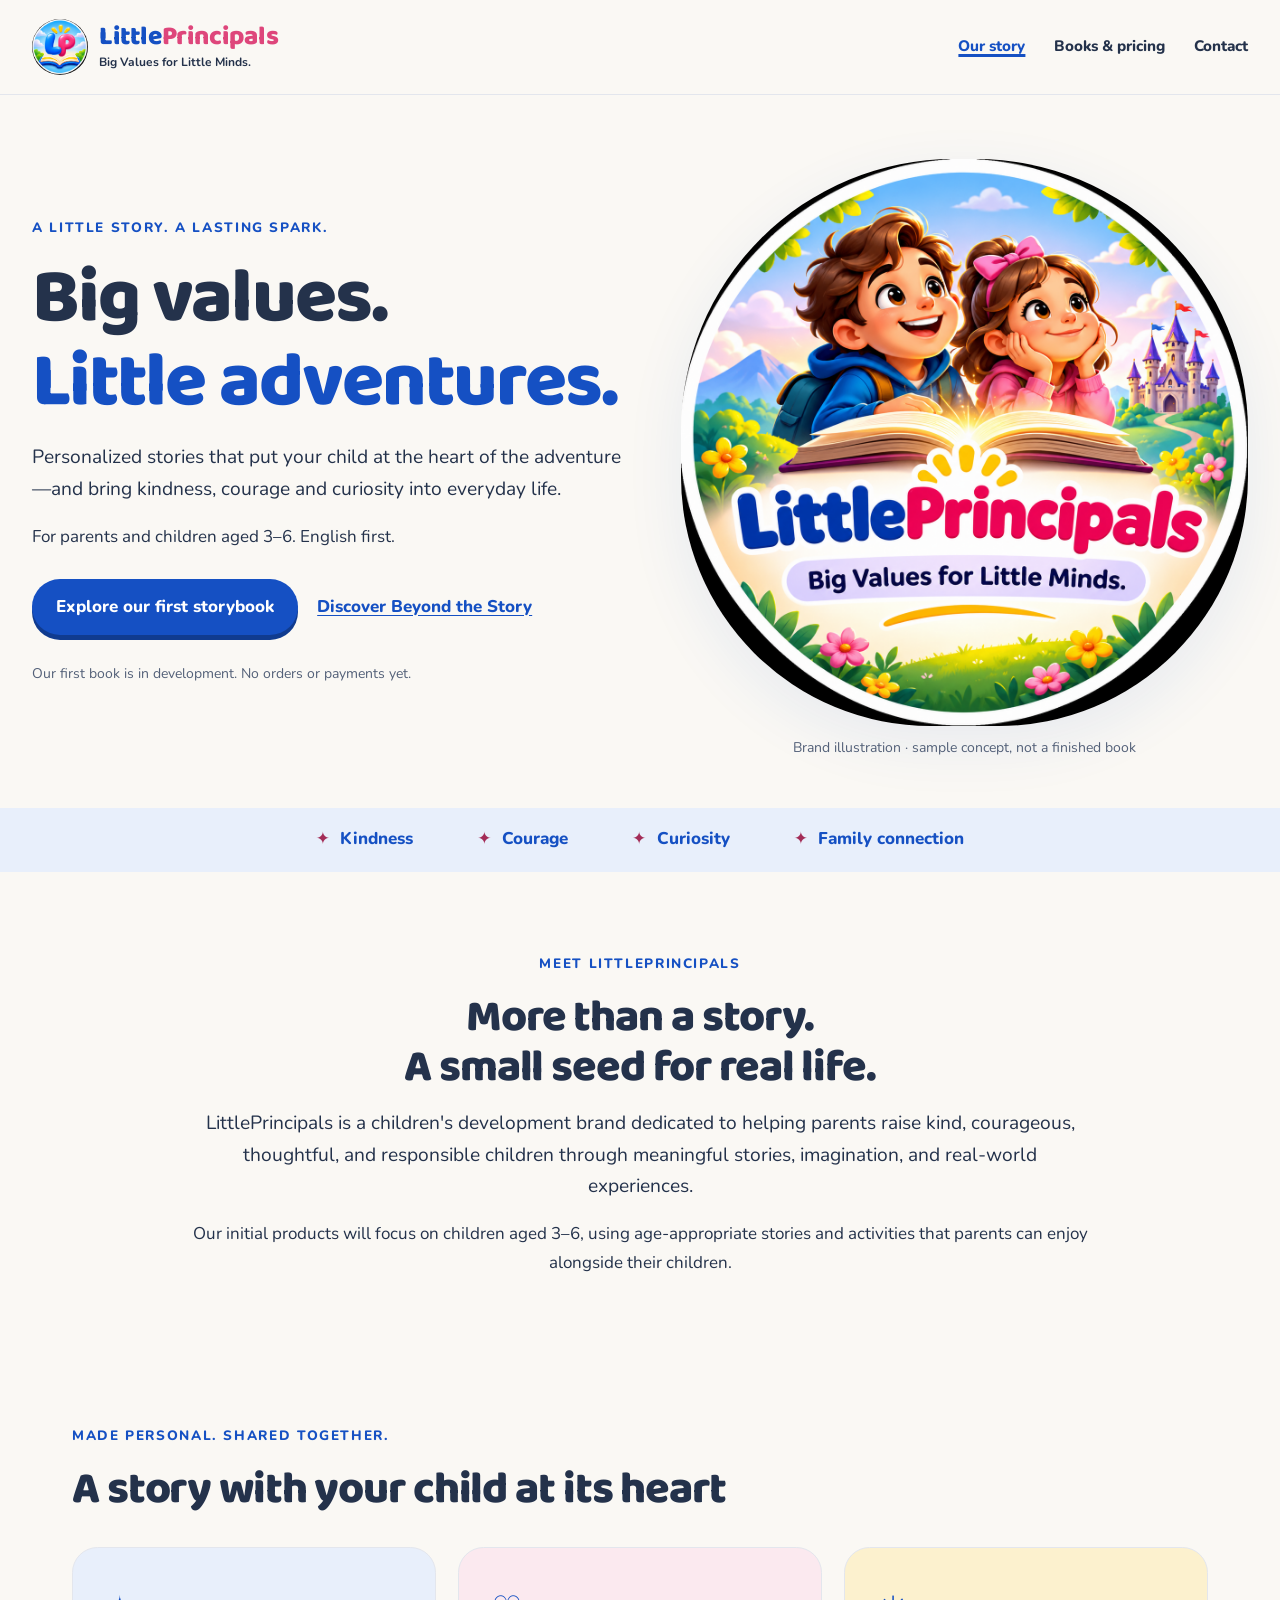
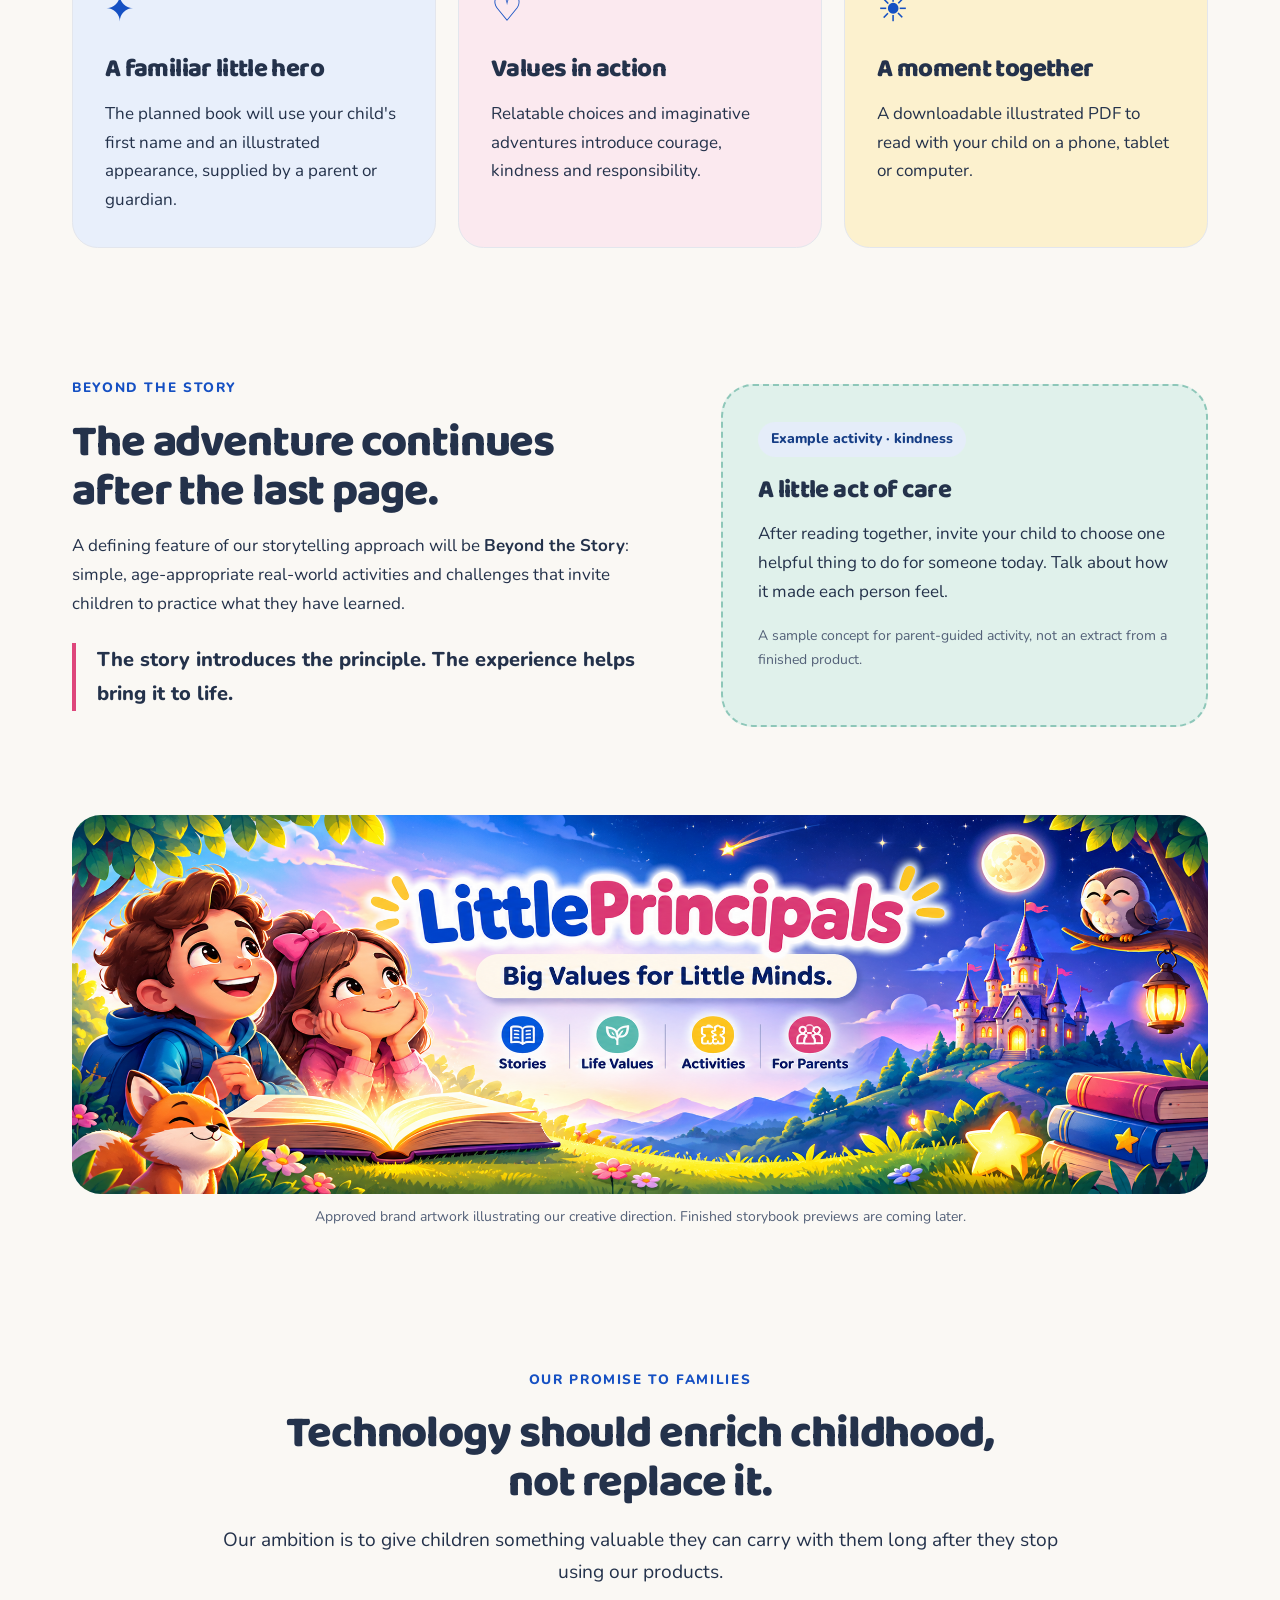
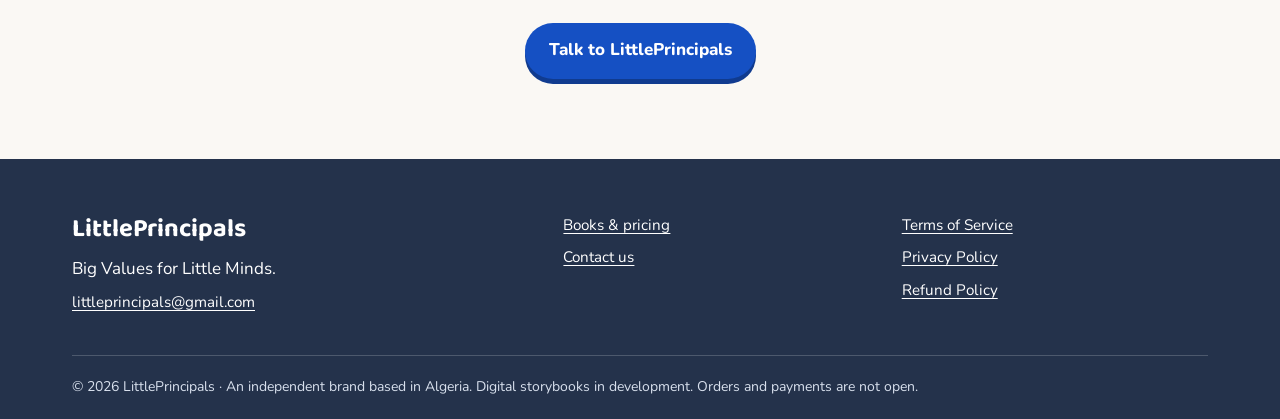
==== commit 449a177e: "Update index.html with new stylesheet version Updated the stylesheet version and made minor adjustme" ====
--- a/index.html
+++ b/index.html
@@ -2,7 +2,7 @@
 <html lang="en"><head><meta charset="utf-8"><meta name="viewport" content="width=device-width,initial-scale=1">
 <title>Big values. Little adventures. | LittlePrincipals</title><meta name="description" content="Personalized illustrated digital storybooks that connect imagination, meaningful values and real-world family experiences.">
 <meta name="theme-color" content="#1550C3"><meta property="og:title" content="Big values. Little adventures. | LittlePrincipals"><meta property="og:description" content="Personalized illustrated digital storybooks that connect imagination, meaningful values and real-world family experiences."><meta property="og:type" content="website"><meta property="og:image" content="https://djawadmnc.github.io/littleprincipals/assets/storybook-world.png"><meta property="og:url" content="https://djawadmnc.github.io/littleprincipals/index.html"><link rel="canonical" href="https://djawadmnc.github.io/littleprincipals/index.html"><meta name="twitter:card" content="summary_large_image">
-<link rel="icon" href="assets/logo.png"><link rel="stylesheet" href="styles.css?v=4">
+<link rel="icon" href="assets/logo.png"><link rel="stylesheet" href="styles.css?v=5">
 <link rel="preconnect" href="https://fonts.googleapis.com"><link rel="preconnect" href="https://fonts.gstatic.com" crossorigin><link href="https://fonts.googleapis.com/css2?family=Baloo+2:wght@800&family=Nunito:wght@400;600;700;800&display=swap" rel="stylesheet">
 </head><body><a class="skip" href="#main">Skip to content</a>
 <header class="site-header"><a class="brand" href="index.html"><img src="assets/logo.png" alt="" width="56" height="56"><span>Little<span>Principals</span><small>Big Values for Little Minds.</small></span></a><nav aria-label="Main navigation"><a href="index.html" aria-current="page">Our story</a><a href="pricing.html">Books & pricing</a><a href="contact.html">Contact</a></nav></header>
@@ -20,6 +20,10 @@
 
 
 
+
+
+
+
 </body></html>
 
 
@@ -30,3 +34,15 @@
 
 
 
+
+
+
+
+
+
+
+
+
+
+
+
--- a/styles.css
+++ b/styles.css
@@ -1,9 +1,114 @@
-:root{--blue:#1550C3;--pink:#DE467B;--yellow:#F4C95D;--teal:#63B6A4;--cream:#FAF8F4;--navy:#24324B;--muted:#536078}*{box-sizing:border-box}html{scroll-behavior:smooth}body{margin:0;background:var(--cream);color:var(--navy);font:1.0625rem/1.7 Nunito,system-ui,sans-serif}h1,h2,h3{font-family:"Baloo 2",Nunito,sans-serif;font-weight:800;line-height:1.1;letter-spacing:-.025em;margin:0 0 1rem}h1{font-size:clamp(2.6rem,6vw,5.5rem)}h2{font-size:clamp(2rem,3.5vw,3.2rem)}h3{font-size:1.6rem}p{margin:0 0 1.1rem}a{color:var(--blue);text-underline-offset:.2em}a:hover{color:#103c92}img{max-width:100%;height:auto;display:block}a:focus-visible{outline:3px solid var(--pink);outline-offset:5px}.skip{position:absolute;left:1rem;top:-100px;background:white;padding:1rem;z-index:10}.skip:focus{top:1rem}.site-header{max-width:1280px;margin:auto;padding:1.2rem 2rem;display:flex;gap:2rem;align-items:center;justify-content:space-between;border-bottom:1px solid #e3e6ed}.brand{display:flex;gap:.7rem;align-items:center;text-decoration:none;font-family:"Baloo 2",sans-serif;font-size:1.65rem;font-weight:800;line-height:1.2}.brand img{width:56px;height:56px;border-radius:50%}.brand span span{color:var(--pink)}.brand small{display:block;font:700 .75rem/1.6 Nunito,sans-serif;color:var(--navy)}.site-header nav{display:flex;gap:1.8rem}.site-header nav a{font-size:.95rem;font-weight:800;text-decoration:none;color:var(--navy)}.site-header nav a[aria-current]{color:var(--blue);text-decoration:underline;text-decoration-thickness:3px}.hero{max-width:1280px;display:grid;grid-template-columns:minmax(0,1.06fr) minmax(0,1fr);gap:3rem;padding:4rem 2rem 3rem;margin:auto;align-items:center}.hero>*,.product>*,.beyond>*,.three-grid>*{min-width:0}.hero h1 span{color:var(--blue)}.eyebrow{display:block;color:var(--blue);font-size:.85rem;font-weight:800;letter-spacing:.12em;text-transform:uppercase;margin-bottom:1.15rem;overflow-wrap:anywhere}.lead{font-size:1.2rem;line-height:1.65}.actions{display:flex;gap:1.2rem;align-items:center;flex-wrap:wrap;margin:1.7rem 0}.button{display:inline-block;border-radius:100px;background:var(--blue);color:white;text-decoration:none;font-weight:800;padding:.85rem 1.5rem;box-shadow:0 5px 0 #103b8f;max-width:100%;text-align:center}.button:hover{background:#103c92;color:white}.secondary{background:var(--navy)}.text-link{font-weight:800}.small,.fine,figcaption{font-size:.875rem;color:var(--muted)}figure{margin:0}.hero-art,.product figure{width:100%}figcaption{margin-top:.6rem;text-align:center}.hero-art img{border-radius:48% 48% 44% 44%;box-shadow:0 18px 60px #1550c315}.values-band{padding:1.1rem 2rem;background:#e8effb;display:flex;justify-content:center;gap:4rem;flex-wrap:wrap;font-weight:800;color:var(--blue)}.values-band span:before{content:"✦";margin-right:.65rem;color:#a32c57}.section{max-width:1200px;padding:4rem 2rem;margin:auto}.intro{max-width:960px;text-align:center;padding-top:5rem}.section-head{margin-bottom:2rem}.three-grid{display:grid;grid-template-columns:repeat(3,minmax(0,1fr));gap:1.4rem}.card{border-radius:1.6rem;background:white;padding:2rem;border:1px solid #e3e6ed}.card p:last-child{margin:0}.blue{background:#e8effb}.pink{background:#fbe9ef}.yellow{background:#fcf1ce}.symbol{font-size:2.2rem;display:block;color:var(--blue);margin-bottom:1rem}.beyond{display:grid;grid-template-columns:minmax(0,1.2fr) minmax(0,1fr);gap:4rem;align-items:center}.activity{background:#e0f1eb;border:2px dashed #8ec7b9;padding:2.2rem;border-radius:2rem}.pill{display:inline-block;border-radius:100px;font-size:.875rem;font-weight:800;background:#e5edf9;color:#153d85;padding:.35rem .8rem;margin-bottom:1.2rem}blockquote{font-weight:800;border-left:4px solid var(--pink);padding-left:1.3rem;margin:1.5rem 0;font-size:1.25rem}.showcase{padding-top:1rem}.showcase img{border-radius:1.8rem}.showcase .small{margin:.7rem 0;text-align:center}.promise{text-align:center;max-width:940px;padding-bottom:5rem}.promise p{font-size:1.2rem}.promise .button{margin-top:1rem}.page-heading{max-width:1000px;padding:4rem 2rem 1rem;margin:auto;text-align:center}.page-heading p{max-width:700px;margin:1.5rem auto 0}.product{display:grid;grid-template-columns:minmax(0,.95fr) minmax(0,1.1fr);gap:3.5rem;align-items:start}.product figure img{border-radius:2rem}.product h2{font-size:2.6rem}.price{font-size:2.5rem;font-weight:800;color:var(--blue);line-height:1.3;margin:1.4rem 0 .5rem}.price span{font-size:1rem;color:var(--navy)}.checklist{padding-left:1.3rem}.checklist li{padding:.3rem 0}.notice{background:#fff1cf;border-left:4px solid #ad7900;padding:1.2rem;border-radius:.5rem;margin:1.5rem 0}.contact-panel{max-width:850px;text-align:center}.contact-panel .actions{justify-content:center}.email-link{font-size:clamp(1rem,3vw,1.6rem);font-weight:800;overflow-wrap:anywhere}.contact-panel p{margin-top:1.7rem}.policy{max-width:860px;padding:4rem 2rem 5rem;margin:auto}.policy h1{font-size:clamp(2.6rem,5vw,4rem)}.policy h2{font-size:1.75rem;margin-top:2.2rem}.policy-date{color:var(--muted);font-size:.9rem;margin-bottom:2.4rem}.policy a{overflow-wrap:anywhere}footer{background:var(--navy);color:white;padding:3rem max(2rem,calc((100vw - 1136px)/2)) 1.3rem}footer a{color:white}footer a:hover{color:var(--yellow)}.footer-top{display:grid;grid-template-columns:minmax(0,1.5fr) minmax(0,1fr) minmax(0,1fr);gap:2rem}.footer-top strong{font-family:"Baloo 2",sans-serif;font-size:1.6rem}.footer-top p{margin:.3rem 0}.footer-top a{display:block;margin:.4rem 0;font-size:.95rem;overflow-wrap:anywhere}.fine{border-top:1px solid #ffffff30;padding-top:1.2rem;margin:2rem 0 0;color:#d8e0ed;font-size:.875rem}@media(max-width:800px){.site-header{padding:1rem;flex-wrap:wrap;gap:1rem}.site-header nav{width:100%;justify-content:space-between;gap:.8rem}.hero{padding:2.5rem 1.25rem;gap:2rem}.hero,.product,.beyond,.three-grid{grid-template-columns:minmax(0,1fr)}.hero-art{max-width:470px;margin:auto}.hero h1{font-size:clamp(2.4rem,10vw,3.5rem)}.section{padding:2.6rem 1.25rem}.beyond,.product{gap:2rem}.values-band{gap:1rem 2rem;padding:1rem;font-size:.9rem}.page-heading{padding:2.5rem 1.25rem 0}.product figure{max-width:460px;margin:auto}.product h2{font-size:clamp(2rem,8vw,2.6rem)}.footer-top{grid-template-columns:minmax(0,1fr) minmax(0,1fr)}.footer-top>div:first-child{grid-column:1/-1}.policy{padding:2.5rem 1.25rem 3rem}.brand{font-size:1.45rem}.brand img{width:48px;height:48px;flex-shrink:0}footer{padding:2rem 1.25rem}.actions{align-items:flex-start;flex-direction:column}.contact-panel .actions{align-items:center}}@media(prefers-reduced-motion:reduce){html{scroll-behavior:auto}}@media print{.site-header nav,.actions,footer{display:none}.policy{max-width:none;padding:0}body{background:white}}:root{--blue:#1550C3;--pink:#DE467B;--yellow:#F4C95D;--teal:#63B6A4;--cream:#FAF8F4;--navy:#24324B;--muted:#536078;--line:#e3e6ed}*{box-sizing:border-box}html{scroll-behavior:smooth}body{margin:0;background:var(--cream);color:var(--navy);font:1.0625rem/1.7 'Nunito',system-ui,sans-serif}h1,h2,h3{font-family:'Baloo 2','Nunito',sans-serif;font-weight:800;line-height:1.1;letter-spacing:-.025em;margin:0 0 1rem}h1{font-size:clamp(2.8rem,6vw,5.5rem)}h2{font-size:clamp(2rem,3.5vw,3.2rem)}h3{font-size:1.6rem}p{margin:0 0 1.1rem}a{color:var(--blue);text-underline-offset:.2em}a:hover{color:#103c92}img{max-width:100%;height:auto;display:block}a:focus-visible{outline:3px solid var(--pink);outline-offset:5px}.skip{position:absolute;left:1rem;top:-100px;background:white;padding:1rem;z-index:10}.skip:focus{top:1rem}.site-header{max-width:1280px;margin:auto;padding:1.2rem 2rem;display:flex;gap:2rem;align-items:center;justify-content:space-between;border-bottom:1px solid var(--line)}.brand{display:flex;gap:.7rem;align-items:center;text-decoration:none;font-family:'Baloo 2',sans-serif;font-size:1.65rem;font-weight:800;line-height:1.2;white-space:nowrap}.brand img{width:56px;height:56px;border-radius:50%}.brand span span{color:var(--pink)}.brand small{display:block;font:700 .75rem/1.6 'Nunito',sans-serif;color:var(--navy);letter-spacing:.01em}.site-header nav{display:flex;gap:1.8rem}.site-header nav a{font-size:.95rem;font-weight:800;text-decoration:none;color:var(--navy)}.site-header nav a[aria-current]{color:var(--blue);text-decoration:underline;text-decoration-thickness:3px}.hero{max-width:1280px;display:grid;grid-template-columns:1.06fr 1fr;gap:3rem;padding:4rem 2rem 3rem;margin:auto;align-items:center}.hero h1 span{color:var(--blue)}.eyebrow{display:block;color:var(--blue);font-size:.85rem;font-weight:800;letter-spacing:.12em;text-transform:uppercase;margin-bottom:1.15rem}.lead{font-size:1.2rem;line-height:1.65}.actions{display:flex;gap:1.2rem;align-items:center;flex-wrap:wrap;margin:1.7rem 0}.button{display:inline-block;border-radius:100px;background:var(--blue);color:white;text-dec
-
-
-/* Keep narrow mobile layouts within the viewport. */
+:root{--blue:#1550C3;--pink:#DE467B;--yellow:#F4C95D;--teal:#63B6A4;--cream:#FAF8F4;--navy:#24324B;--muted:#536078}
+*{box-sizing:border-box}
+html{scroll-behavior:smooth}
+body{margin:0;background:var(--cream);color:var(--navy);font:1.0625rem/1.7 Nunito,system-ui,sans-serif}
+h1,h2,h3{font-family:"Baloo 2",Nunito,sans-serif;font-weight:800;line-height:1.1;letter-spacing:-.025em;margin:0 0 1rem}
+h1{font-size:clamp(2.6rem,6vw,5.5rem)}
+h2{font-size:clamp(2rem,3.5vw,3.2rem)}
+h3{font-size:1.6rem}
+p{margin:0 0 1.1rem}
+a{color:var(--blue);text-underline-offset:.2em}
+a:hover{color:#103c92}
+img{max-width:100%;height:auto;display:block}
+a:focus-visible{outline:3px solid var(--pink);outline-offset:5px}
+.skip{position:absolute;left:1rem;top:-100px;background:white;padding:1rem;z-index:10}
+.skip:focus{top:1rem}
+.site-header{max-width:1280px;margin:auto;padding:1.2rem 2rem;display:flex;gap:2rem;align-items:center;justify-content:space-between;border-bottom:1px solid #e3e6ed}
+.brand{display:flex;gap:.7rem;align-items:center;text-decoration:none;font-family:"Baloo 2",sans-serif;font-size:1.65rem;font-weight:800;line-height:1.2}
+.brand img{width:56px;height:56px;border-radius:50%}
+.brand span span{color:var(--pink)}
+.brand small{display:block;font:700 .75rem/1.6 Nunito,sans-serif;color:var(--navy)}
+.site-header nav{display:flex;gap:1.8rem}
+.site-header nav a{font-size:.95rem;font-weight:800;text-decoration:none;color:var(--navy)}
+.site-header nav a[aria-current]{color:var(--blue);text-decoration:underline;text-decoration-thickness:3px}
+.hero{max-width:1280px;display:grid;grid-template-columns:minmax(0,1.06fr) minmax(0,1fr);gap:3rem;padding:4rem 2rem 3rem;margin:auto;align-items:center}
 .hero>*,.product>*,.beyond>*,.three-grid>*{min-width:0}
-@media(max-width:800px){.hero,.product,.beyond,.three-grid{grid-template-columns:minmax(0,1fr)}.hero h1{font-size:clamp(2.4rem,10vw,3.5rem)}.button{max-width:100%;text-align:center}.eyebrow{overflow-wrap:anywhere}.brand{white-space:normal}.brand>span{min-width:0}.product h2{font-size:clamp(2rem,8vw,2.6rem)}}
-
-
+.hero h1 span{color:var(--blue)}
+.eyebrow{display:block;color:var(--blue);font-size:.85rem;font-weight:800;letter-spacing:.12em;text-transform:uppercase;margin-bottom:1.15rem;overflow-wrap:anywhere}
+.lead{font-size:1.2rem;line-height:1.65}
+.actions{display:flex;gap:1.2rem;align-items:center;flex-wrap:wrap;margin:1.7rem 0}
+.button{display:inline-block;border-radius:100px;background:var(--blue);color:white;text-decoration:none;font-weight:800;padding:.85rem 1.5rem;box-shadow:0 5px 0 #103b8f;max-width:100%;text-align:center}
+.button:hover{background:#103c92;color:white}
+.secondary{background:var(--navy)}
+.text-link{font-weight:800}
+.small,.fine,figcaption{font-size:.875rem;color:var(--muted)}
+figure{margin:0}
 .hero-art,.product figure{width:100%}
+figcaption{margin-top:.6rem;text-align:center}
+.hero-art img{border-radius:48% 48% 44% 44%;box-shadow:0 18px 60px #1550c315}
+.values-band{padding:1.1rem 2rem;background:#e8effb;display:flex;justify-content:center;gap:4rem;flex-wrap:wrap;font-weight:800;color:var(--blue)}
+.values-band span:before{content:"✦";margin-right:.65rem;color:#a32c57}
+.section{max-width:1200px;padding:4rem 2rem;margin:auto}
+.intro{max-width:960px;text-align:center;padding-top:5rem}
+.section-head{margin-bottom:2rem}
+.three-grid{display:grid;grid-template-columns:repeat(3,minmax(0,1fr));gap:1.4rem}
+.card{border-radius:1.6rem;background:white;padding:2rem;border:1px solid #e3e6ed}
+.card p:last-child{margin:0}
+.blue{background:#e8effb}
+.pink{background:#fbe9ef}
+.yellow{background:#fcf1ce}
+.symbol{font-size:2.2rem;display:block;color:var(--blue);margin-bottom:1rem}
+.beyond{display:grid;grid-template-columns:minmax(0,1.2fr) minmax(0,1fr);gap:4rem;align-items:center}
+.activity{background:#e0f1eb;border:2px dashed #8ec7b9;padding:2.2rem;border-radius:2rem}
+.pill{display:inline-block;border-radius:100px;font-size:.875rem;font-weight:800;background:#e5edf9;color:#153d85;padding:.35rem .8rem;margin-bottom:1.2rem}
+blockquote{font-weight:800;border-left:4px solid var(--pink);padding-left:1.3rem;margin:1.5rem 0;font-size:1.25rem}
+.showcase{padding-top:1rem}
+.showcase img{border-radius:1.8rem}
+.showcase .small{margin:.7rem 0;text-align:center}
+.promise{text-align:center;max-width:940px;padding-bottom:5rem}
+.promise p{font-size:1.2rem}
+.promise .button{margin-top:1rem}
+.page-heading{max-width:1000px;padding:4rem 2rem 1rem;margin:auto;text-align:center}
+.page-heading p{max-width:700px;margin:1.5rem auto 0}
+.product{display:grid;grid-template-columns:minmax(0,.95fr) minmax(0,1.1fr);gap:3.5rem;align-items:start}
+.product figure img{border-radius:2rem}
+.product h2{font-size:2.6rem}
+.price{font-size:2.5rem;font-weight:800;color:var(--blue);line-height:1.3;margin:1.4rem 0 .5rem}
+.price span{font-size:1rem;color:var(--navy)}
+.checklist{padding-left:1.3rem}
+.checklist li{padding:.3rem 0}
+.notice{background:#fff1cf;border-left:4px solid #ad7900;padding:1.2rem;border-radius:.5rem;margin:1.5rem 0}
+.contact-panel{max-width:850px;text-align:center}
+.contact-panel .actions{justify-content:center}
+.email-link{font-size:clamp(1rem,3vw,1.6rem);font-weight:800;overflow-wrap:anywhere}
+.contact-panel p{margin-top:1.7rem}
+.policy{max-width:860px;padding:4rem 2rem 5rem;margin:auto}
+.policy h1{font-size:clamp(2.6rem,5vw,4rem)}
+.policy h2{font-size:1.75rem;margin-top:2.2rem}
+.policy-date{color:var(--muted);font-size:.9rem;margin-bottom:2.4rem}
+.policy a{overflow-wrap:anywhere}
+footer{background:var(--navy);color:white;padding:3rem max(2rem,calc((100vw - 1136px)/2)) 1.3rem}
+footer a{color:white}
+footer a:hover{color:var(--yellow)}
+.footer-top{display:grid;grid-template-columns:minmax(0,1.5fr) minmax(0,1fr) minmax(0,1fr);gap:2rem}
+.footer-top strong{font-family:"Baloo 2",sans-serif;font-size:1.6rem}
+.footer-top p{margin:.3rem 0}
+.footer-top a{display:block;margin:.4rem 0;font-size:.95rem;overflow-wrap:anywhere}
+.fine{border-top:1px solid #ffffff30;padding-top:1.2rem;margin:2rem 0 0;color:#d8e0ed;font-size:.875rem}
+@media(max-width:800px){.site-header{padding:1rem;flex-wrap:wrap;gap:1rem}
+.site-header nav{width:100%;justify-content:space-between;gap:.8rem}
+.hero{padding:2.5rem 1.25rem;gap:2rem}
+.hero,.product,.beyond,.three-grid{grid-template-columns:minmax(0,1fr)}
+.hero-art{max-width:470px;margin:auto}
+.hero h1{font-size:clamp(2.4rem,10vw,3.5rem)}
+.section{padding:2.6rem 1.25rem}
+.beyond,.product{gap:2rem}
+.values-band{gap:1rem 2rem;padding:1rem;font-size:.9rem}
+.page-heading{padding:2.5rem 1.25rem 0}
+.product figure{max-width:460px;margin:auto}
+.product h2{font-size:clamp(2rem,8vw,2.6rem)}
+.footer-top{grid-template-columns:minmax(0,1fr) minmax(0,1fr)}
+.footer-top>div:first-child{grid-column:1/-1}
+.policy{padding:2.5rem 1.25rem 3rem}
+.brand{font-size:1.45rem}
+.brand img{width:48px;height:48px;flex-shrink:0}
+footer{padding:2rem 1.25rem}
+.actions{align-items:flex-start;flex-direction:column}
+.contact-panel .actions{align-items:center}
+}
+@media(prefers-reduced-motion:reduce){html{scroll-behavior:auto}
+}
+@media print{.site-header nav,.actions,footer{display:none}
+.policy{max-width:none;padding:0}
+body{background:white}
+}
